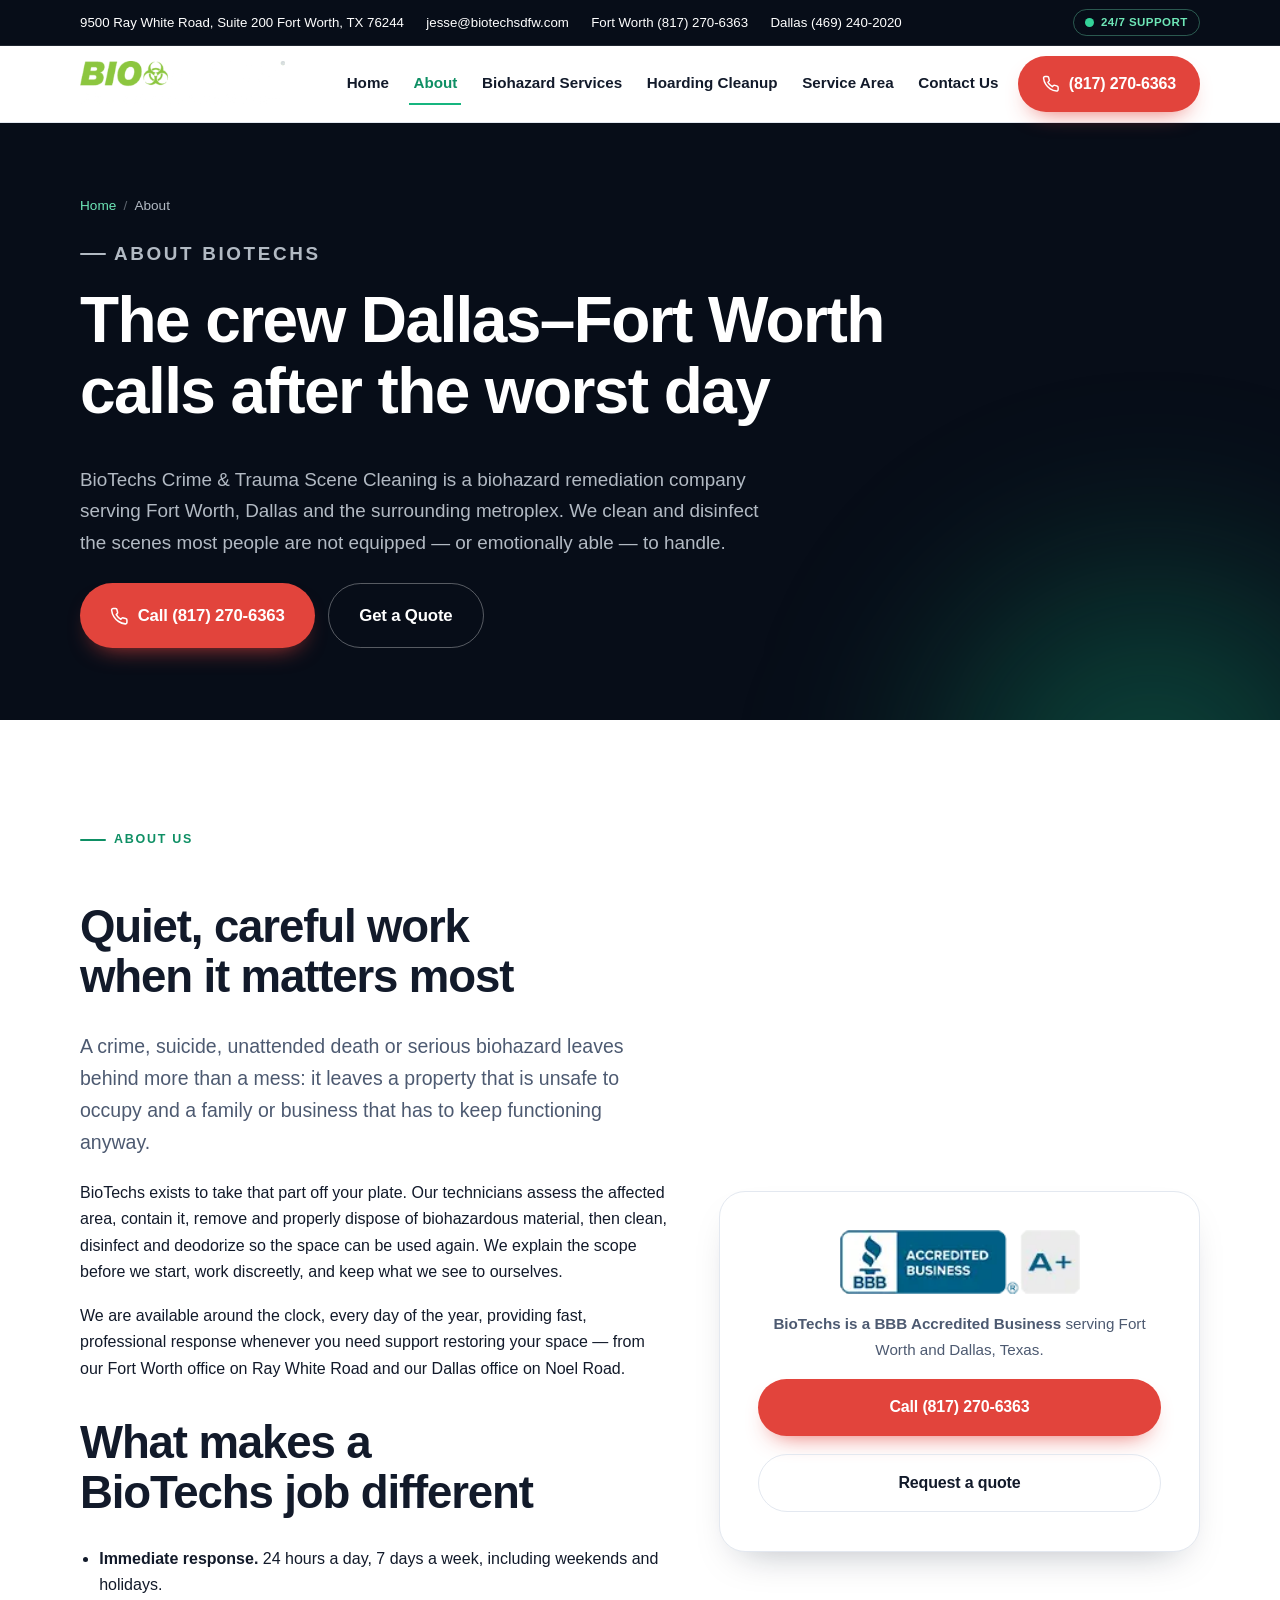
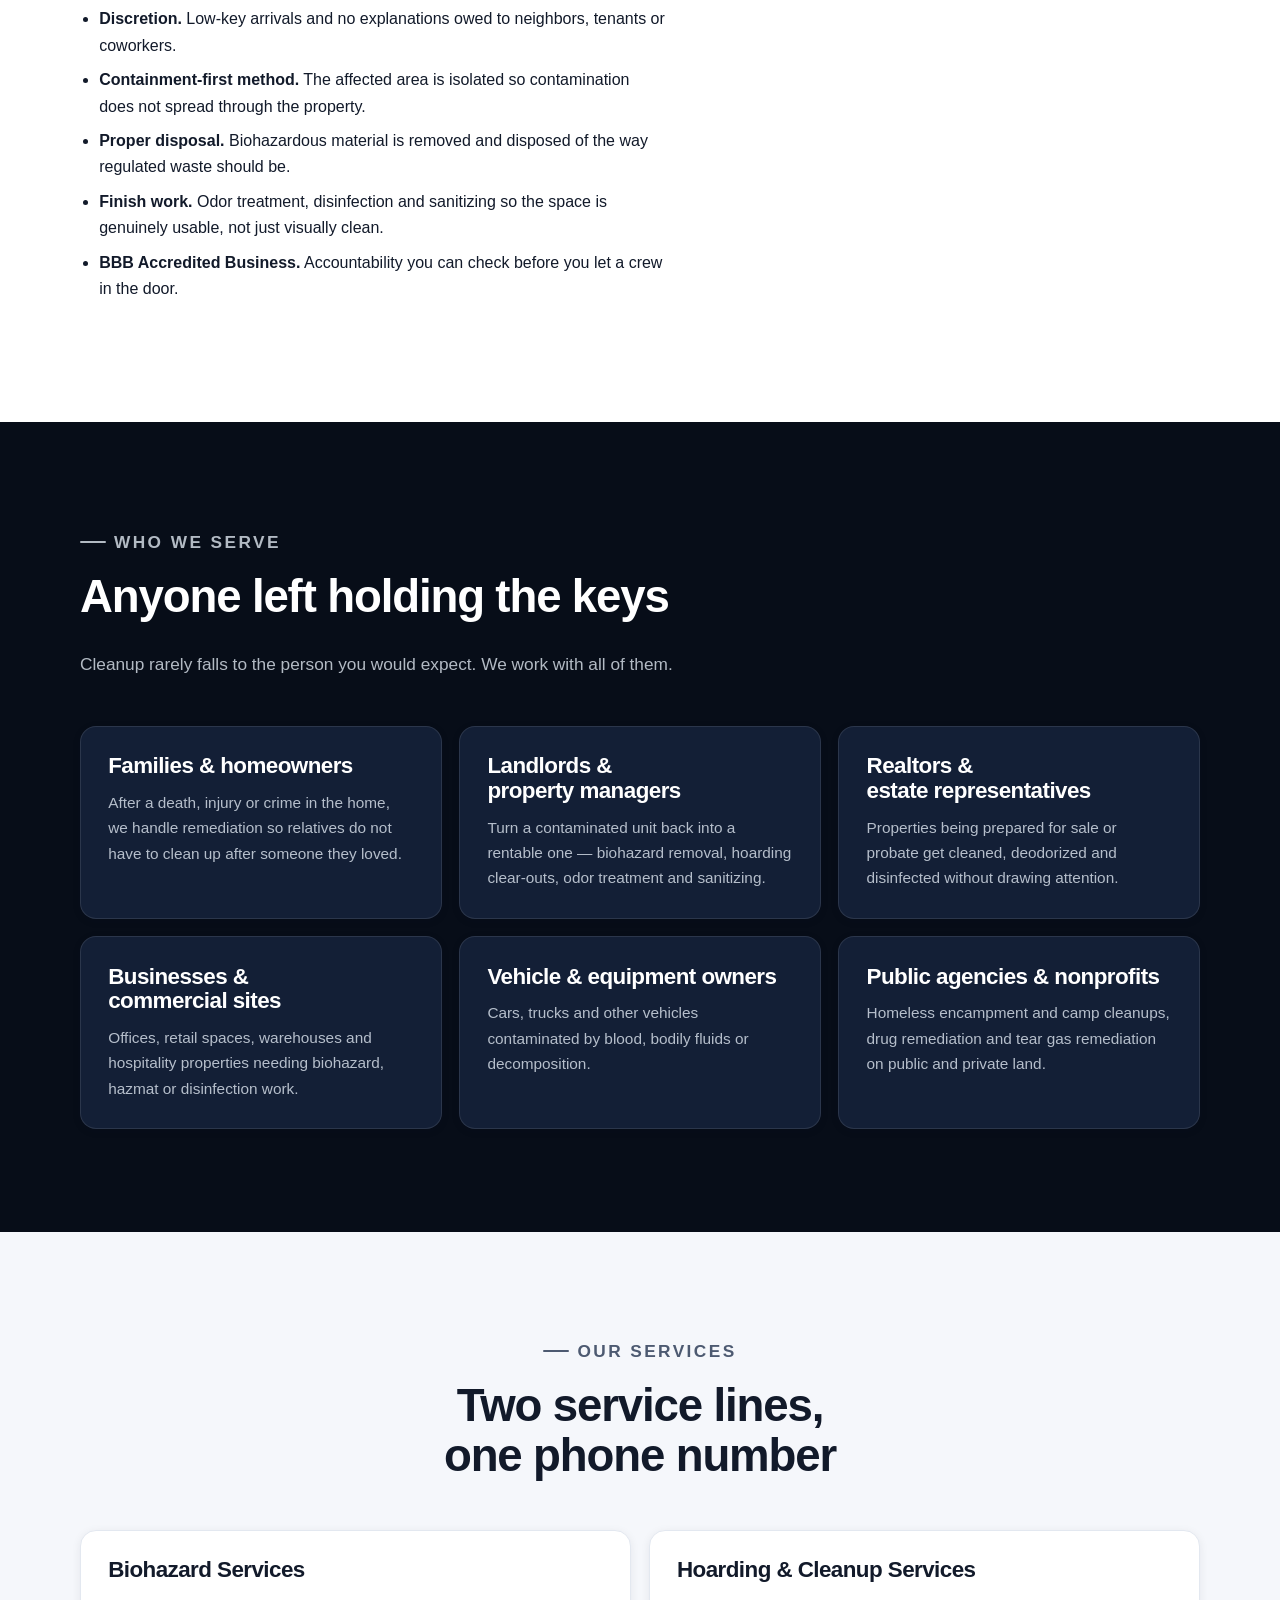
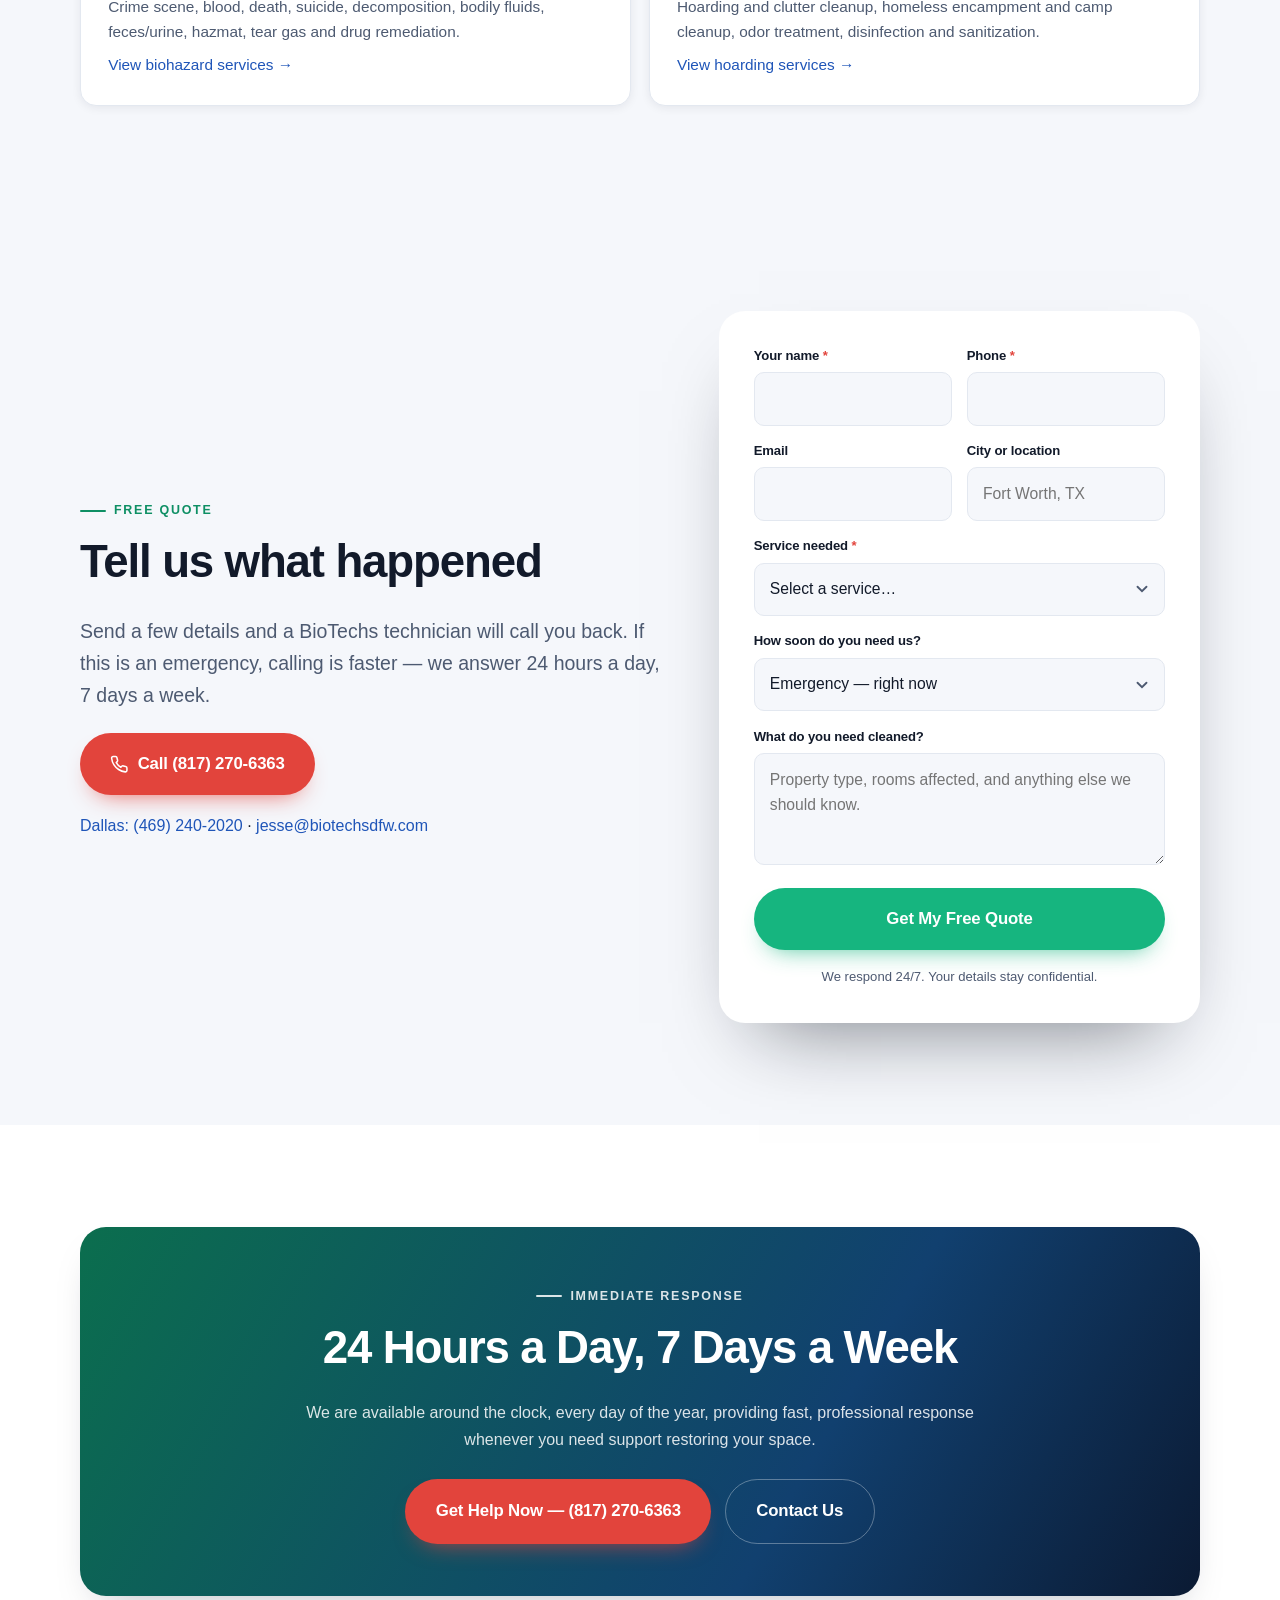
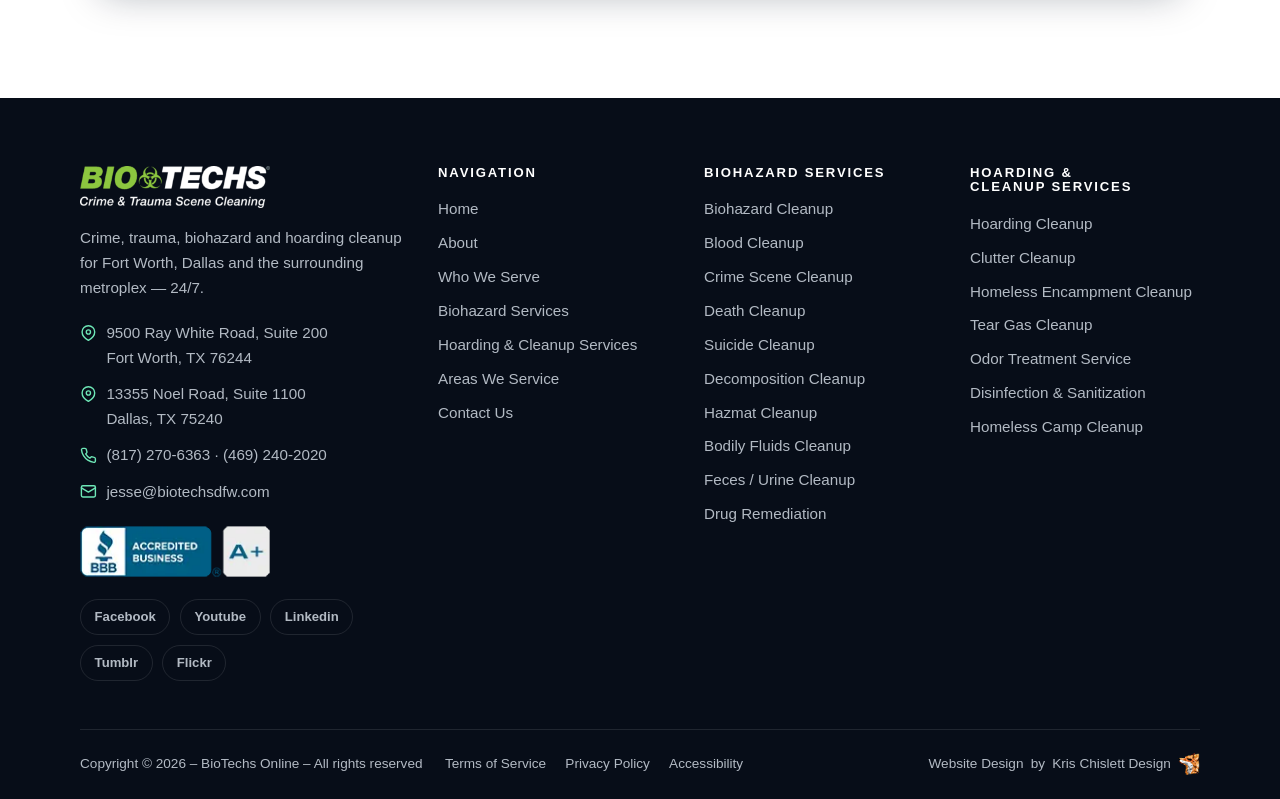
==== about/index.html @ 142b45b3 "feat: website redesign" ====
<!DOCTYPE html>
<html lang="en">
<head>
<meta charset="utf-8">
<meta name="viewport" content="width=device-width, initial-scale=1">
<title>About BioTechs Crime &amp; Trauma Scene Cleaning | Fort Worth, TX</title>
<meta name="description" content="Learn about BioTechs Crime &amp; Trauma Scene Cleaning — a BBB Accredited biohazard and trauma remediation company serving Fort Worth, Dallas and the DFW metroplex 24/7.">
<meta name="robots" content="index, follow">
<meta name="theme-color" content="#070d18">
<link rel="canonical" href="https://biotechsdfw.com/about/">
<meta property="og:type" content="website">
<meta property="og:site_name" content="BioTechs Crime &amp; Trauma Scene Cleaning">
<meta property="og:title" content="About BioTechs Crime &amp; Trauma Scene Cleaning | Fort Worth, TX">
<meta property="og:description" content="Learn about BioTechs Crime &amp; Trauma Scene Cleaning — a BBB Accredited biohazard and trauma remediation company serving Fort Worth, Dallas and the DFW metroplex 24/7.">
<meta property="og:image" content="/images/source/00-biotechs-logo-1024x225-png.webp">
<meta name="twitter:card" content="summary_large_image">
<link rel="icon" href="/favicon.svg" type="image/svg+xml">
<link rel="apple-touch-icon" href="/favicon.svg">
<link rel="stylesheet" href="/assets/css/styles.css">
</head>
<body>
<a class="skip-link" href="#content">Skip to content</a>

<div class="topbar">
  <div class="wrap topbar__inner">
    <span class="topbar__item topbar__hide-sm">
      <a href="https://maps.app.goo.gl/574pvaTT7n1JZKF98" target="_blank" rel="noopener">9500 Ray White Road, Suite 200 Fort Worth, TX 76244</a>
    </span>
    <span class="topbar__item topbar__hide-sm">
      <a href="mailto:jesse@biotechsdfw.com">jesse@biotechsdfw.com</a>
    </span>
    <span class="topbar__item"><a href="tel:+18172706363">Fort Worth (817) 270-6363</a></span>
    <span class="topbar__item topbar__hide-sm"><a href="tel:+14692402020">Dallas (469) 240-2020</a></span>
    <span class="topbar__badge"><span class="pulse-dot" aria-hidden="true"></span> 24/7 Support</span>
  </div>
</div>

<header class="header">
  <div class="wrap header__inner">
    <a class="logo" href="/" aria-label="BioTechs Crime &amp; Trauma Scene Cleaning — home">
      <img src="/images/source/00-biotechs-logo-1024x225-png.webp"
           srcset="/images/source/01-biotechs-logo-300x66-png.webp 300w,
                   /images/source/02-biotechs-logo-768x169-png.webp 768w,
                   /images/source/00-biotechs-logo-1024x225-png.webp 1024w"
           sizes="205px"
           width="1024" height="225"
           alt="BioTechs Logo featuring stylized green and blue elements symbolizing biotechnology innovation and growth.">
    </a>

    <button class="nav-toggle" type="button" aria-expanded="false" aria-controls="primary-nav">
      <span class="nav-toggle__bars" aria-hidden="true"></span> Menu
    </button>

    <nav class="nav" id="primary-nav" aria-label="Primary">
      <ul class="nav__list">
        <li><a class="nav__link" href="/">Home</a></li>
        <li><a class="nav__link" href="/about/" aria-current="page">About</a></li>
        <li><a class="nav__link" href="/biohazard-services/">Biohazard Services</a></li>
        <li><a class="nav__link" href="/hoarding-cleanup-services/">Hoarding Cleanup</a></li>
        <li><a class="nav__link" href="/areas-we-service/">Service Area</a></li>
        <li><a class="nav__link" href="/contact-us/">Contact Us</a></li>
        <li class="nav__cta-mobile"><a class="btn btn--call btn--block" href="tel:+18172706363">Call (817) 270-6363</a></li>
      </ul>
    </nav>

    <a class="btn btn--call header__cta" href="tel:+18172706363">
      <svg viewBox="0 0 24 24" fill="none" stroke="currentColor" stroke-width="2" stroke-linecap="round" stroke-linejoin="round" aria-hidden="true"><path d="M22 16.92v3a2 2 0 0 1-2.18 2 19.79 19.79 0 0 1-8.63-3.07 19.5 19.5 0 0 1-6-6A19.79 19.79 0 0 1 2.12 4.18A2 2 0 0 1 4.11 2h3a2 2 0 0 1 2 1.72 12.84 12.84 0 0 0 .7 2.81 2 2 0 0 1-.45 2.11L8.09 9.91a16 16 0 0 0 6 6l1.27-1.27a2 2 0 0 1 2.11-.45 12.84 12.84 0 0 0 2.81.7A2 2 0 0 1 22 16.92z"/></svg>
      (817) 270-6363
    </a>
  </div>
</header>

<main id="content">

  <!-- =========================================================== page hero -->
  <section class="page-hero">
    <div class="wrap">
      <ul class="breadcrumb">
        <li><a href="/">Home</a></li>
        <li>About</li>
      </ul>
      <p class="eyebrow eyebrow--invert">About BioTechs</p>
      <h1>The crew Dallas&ndash;Fort Worth calls after the worst day</h1>
      <p>BioTechs Crime &amp; Trauma Scene Cleaning is a biohazard remediation company serving Fort Worth, Dallas and the surrounding metroplex. We clean and disinfect the scenes most people are not equipped &mdash; or emotionally able &mdash; to handle.</p>
      <div class="page-hero__actions">
        <a class="btn btn--call btn--lg" href="tel:+18172706363"><svg viewBox="0 0 24 24" fill="none" stroke="currentColor" stroke-width="2" stroke-linecap="round" stroke-linejoin="round" aria-hidden="true"><path d="M22 16.92v3a2 2 0 0 1-2.18 2 19.79 19.79 0 0 1-8.63-3.07 19.5 19.5 0 0 1-6-6A19.79 19.79 0 0 1 2.12 4.18A2 2 0 0 1 4.11 2h3a2 2 0 0 1 2 1.72 12.84 12.84 0 0 0 .7 2.81 2 2 0 0 1-.45 2.11L8.09 9.91a16 16 0 0 0 6 6l1.27-1.27a2 2 0 0 1 2.11-.45 12.84 12.84 0 0 0 2.81.7A2 2 0 0 1 22 16.92z"/></svg> Call (817) 270-6363</a>
        <a class="btn btn--ghost btn--lg" href="#quote">Get a Quote</a>
      </div>
    </div>
  </section>
  <!-- ============================================================== about -->
  <section class="section">
    <div class="wrap split">
      <div class="prose reveal">
        <p class="eyebrow">About us</p>
        <h2>Quiet, careful work when it matters most</h2>
        <p class="lede">
          A crime, suicide, unattended death or serious biohazard leaves behind more
          than a mess: it leaves a property that is unsafe to occupy and a family or
          business that has to keep functioning anyway.
        </p>
        <p>
          BioTechs exists to take that part off your plate. Our technicians assess the
          affected area, contain it, remove and properly dispose of biohazardous
          material, then clean, disinfect and deodorize so the space can be used again.
          We explain the scope before we start, work discreetly, and keep what we see
          to ourselves.
        </p>
        <p>
          We are available around the clock, every day of the year, providing fast,
          professional response whenever you need support restoring your space &mdash; from
          our Fort Worth office on Ray White Road and our Dallas office on Noel Road.
        </p>

        <h2>What makes a BioTechs job different</h2>
        <ul>
          <li><strong>Immediate response.</strong> 24 hours a day, 7 days a week, including weekends and holidays.</li>
          <li><strong>Discretion.</strong> Low-key arrivals and no explanations owed to neighbors, tenants or coworkers.</li>
          <li><strong>Containment-first method.</strong> The affected area is isolated so contamination does not spread through the property.</li>
          <li><strong>Proper disposal.</strong> Biohazardous material is removed and disposed of the way regulated waste should be.</li>
          <li><strong>Finish work.</strong> Odor treatment, disinfection and sanitizing so the space is genuinely usable, not just visually clean.</li>
          <li><strong>BBB Accredited Business.</strong> Accountability you can check before you let a crew in the door.</li>
        </ul>
      </div>

      <div class="badge-panel reveal">
        <img src="/images/source/05-bbb-accredit-business-badge.webp" width="300" height="113" loading="lazy"
             alt="BBB Accredited Business badge with blue and white colors, symbolizing trust and credibility for businesses.">
        <p><strong>BioTechs is a BBB Accredited Business</strong> serving Fort Worth and Dallas, Texas.</p>
        <a class="btn btn--call btn--block" href="tel:+18172706363">Call (817) 270-6363</a>
        <a class="btn btn--ghost-dark btn--block" href="#quote">Request a quote</a>
      </div>
    </div>
  </section>

  <!-- ======================================================== who we serve -->
  <section class="section section--dark" id="who-we-serve" aria-labelledby="serve-title">
    <div class="wrap">
      <div class="section-head reveal">
        <p class="eyebrow eyebrow--invert">Who we serve</p>
        <h2 id="serve-title">Anyone left holding the keys</h2>
        <p>Cleanup rarely falls to the person you would expect. We work with all of them.</p>
      </div>

      <div class="cards cards--3">
        <article class="card card--dark reveal">
          <h3>Families &amp; homeowners</h3>
          <p>After a death, injury or crime in the home, we handle remediation so relatives do not have to clean up after someone they loved.</p>
        </article>
        <article class="card card--dark reveal">
          <h3>Landlords &amp; property managers</h3>
          <p>Turn a contaminated unit back into a rentable one &mdash; biohazard removal, hoarding clear-outs, odor treatment and sanitizing.</p>
        </article>
        <article class="card card--dark reveal">
          <h3>Realtors &amp; estate representatives</h3>
          <p>Properties being prepared for sale or probate get cleaned, deodorized and disinfected without drawing attention.</p>
        </article>
        <article class="card card--dark reveal">
          <h3>Businesses &amp; commercial sites</h3>
          <p>Offices, retail spaces, warehouses and hospitality properties needing biohazard, hazmat or disinfection work.</p>
        </article>
        <article class="card card--dark reveal">
          <h3>Vehicle &amp; equipment owners</h3>
          <p>Cars, trucks and other vehicles contaminated by blood, bodily fluids or decomposition.</p>
        </article>
        <article class="card card--dark reveal">
          <h3>Public agencies &amp; nonprofits</h3>
          <p>Homeless encampment and camp cleanups, drug remediation and tear gas remediation on public and private land.</p>
        </article>
      </div>
    </div>
  </section>

  <!-- ============================================================ services -->
  <section class="section section--paper" aria-labelledby="svc-title">
    <div class="wrap">
      <div class="section-head is-centered reveal">
        <p class="eyebrow">Our services</p>
        <h2 id="svc-title">Two service lines, one phone number</h2>
      </div>
      <div class="cards">
        <article class="card reveal">
          <h3>Biohazard Services</h3>
          <p>Crime scene, blood, death, suicide, decomposition, bodily fluids, feces/urine, hazmat, tear gas and drug remediation.</p>
          <p><a href="/biohazard-services/">View biohazard services &rarr;</a></p>
        </article>
        <article class="card reveal">
          <h3>Hoarding &amp; Cleanup Services</h3>
          <p>Hoarding and clutter cleanup, homeless encampment and camp cleanup, odor treatment, disinfection and sanitization.</p>
          <p><a href="/hoarding-cleanup-services/">View hoarding services &rarr;</a></p>
        </article>
      </div>
    </div>
  </section>

  <!-- ============================================================== quote -->
  <section class="section section--paper" id="quote" aria-labelledby="quote-title">
    <div class="wrap split">
      <div class="reveal">
        <p class="eyebrow">Free quote</p>
        <h2 id="quote-title">Tell us what happened</h2>
        <p class="lede">
          Send a few details and a BioTechs technician will call you back. If this is
          an emergency, calling is faster &mdash; we answer 24 hours a day, 7 days a week.
        </p>
        <p>
          <a class="btn btn--call btn--lg" href="tel:+18172706363"><svg viewBox="0 0 24 24" fill="none" stroke="currentColor" stroke-width="2" stroke-linecap="round" stroke-linejoin="round" aria-hidden="true"><path d="M22 16.92v3a2 2 0 0 1-2.18 2 19.79 19.79 0 0 1-8.63-3.07 19.5 19.5 0 0 1-6-6A19.79 19.79 0 0 1 2.12 4.18A2 2 0 0 1 4.11 2h3a2 2 0 0 1 2 1.72 12.84 12.84 0 0 0 .7 2.81 2 2 0 0 1-.45 2.11L8.09 9.91a16 16 0 0 0 6 6l1.27-1.27a2 2 0 0 1 2.11-.45 12.84 12.84 0 0 0 2.81.7A2 2 0 0 1 22 16.92z"/></svg> Call (817) 270-6363</a>
        </p>
        <p><a href="tel:+14692402020">Dallas: (469) 240-2020</a> &middot; <a href="mailto:jesse@biotechsdfw.com">jesse@biotechsdfw.com</a></p>
      </div>

      <div class="quote-card reveal">
        <p class="form-status" id="quote-status" hidden></p>

        <form method="POST"
              action="https://vision.leadrai.com/api/forms/27e10beb5635736ba86fe5668b1bdff4"
              data-leadr
              data-status="quote-status"
              class="form-grid form-grid--2">
          <input type="hidden" name="_form" value="Quote request">
          <input type="hidden" name="_page" value="">
          <input type="text" name="_gotcha" tabindex="-1" autocomplete="off" style="display:none">

          <div class="field">
            <label for="ab-name">Your name <span class="req" aria-hidden="true">*</span></label>
            <input id="ab-name" type="text" name="name" autocomplete="name" required>
          </div>

          <div class="field">
            <label for="ab-phone">Phone <span class="req" aria-hidden="true">*</span></label>
            <input id="ab-phone" type="tel" name="phone" autocomplete="tel" required>
          </div>

          <div class="field">
            <label for="ab-email">Email</label>
            <input id="ab-email" type="email" name="email" autocomplete="email">
          </div>

          <div class="field">
            <label for="ab-city">City or location</label>
            <input id="ab-city" type="text" name="Location" placeholder="Fort Worth, TX">
          </div>

          <div class="field field--full">
            <label for="ab-service">Service needed <span class="req" aria-hidden="true">*</span></label>
            <select id="ab-service" name="Service needed" required>
              <option value="">Select a service&hellip;</option>
              <option>Crime Scene Cleanup</option>
              <option>Blood Cleanup</option>
              <option>Death Cleanup</option>
              <option>Suicide Cleanup</option>
              <option>Decomposition Cleanup</option>
              <option>Biohazard Cleanup</option>
              <option>Bodily Fluids Cleanup</option>
              <option>Feces / Urine Cleanup</option>
              <option>Hazmat Cleanup</option>
              <option>Drug Remediation</option>
              <option>Tear Gas Cleanup</option>
              <option>Hoarding Cleanup</option>
              <option>Clutter Cleanup</option>
              <option>Homeless Encampment Cleanup</option>
              <option>Odor Treatment Service</option>
              <option>Disinfection &amp; Sanitization</option>
              <option>Something else</option>
            </select>
          </div>

          <div class="field field--full">
            <label for="ab-urgency">How soon do you need us?</label>
            <select id="ab-urgency" name="Urgency">
              <option>Emergency &mdash; right now</option>
              <option>Today</option>
              <option>Within 48 hours</option>
              <option>Planning ahead</option>
            </select>
          </div>

          <div class="field field--full">
            <label for="ab-details">What do you need cleaned?</label>
            <textarea id="ab-details" name="Details" placeholder="Property type, rooms affected, and anything else we should know."></textarea>
          </div>

          <div class="field field--full">
            <button class="btn btn--block btn--lg" type="submit">Get My Free Quote</button>
          </div>
        </form>
        <p class="quote-card__note">We respond 24/7. Your details stay confidential.</p>
      </div>
    </div>
  </section>
  <!-- ============================================================ cta band -->
  <section class="section">
    <div class="wrap">
      <div class="cta-band reveal">
        <p class="eyebrow eyebrow--invert" style="justify-content:center">Immediate response</p>
        <h2>24 Hours a Day, 7 Days a Week</h2>
        <p>
          We are available around the clock, every day of the year, providing fast,
          professional response whenever you need support restoring your space.
        </p>
        <div class="cta-band__actions">
          <a class="btn btn--call btn--lg" href="tel:+18172706363">Get Help Now &mdash; (817) 270-6363</a>
          <a class="btn btn--ghost btn--lg" href="/contact-us/">Contact Us</a>
        </div>
      </div>
    </div>
  </section>

</main>

<footer class="footer">
  <div class="wrap">
    <div class="footer__grid">
      <div class="footer__brand">
        <img src="/images/source/00-biotechs-logo-1024x225-png.webp"
             srcset="/images/source/01-biotechs-logo-300x66-png.webp 300w,
                     /images/source/02-biotechs-logo-768x169-png.webp 768w,
                     /images/source/00-biotechs-logo-1024x225-png.webp 1024w"
             sizes="190px" width="1024" height="225" loading="lazy"
             alt="BioTechs Logo featuring stylized green and blue elements symbolizing biotechnology innovation and growth.">
        <p>Crime, trauma, biohazard and hoarding cleanup for Fort Worth, Dallas and the surrounding metroplex — 24/7.</p>

        <ul class="footer__contact">
          <li>
            <svg viewBox="0 0 24 24" fill="none" stroke="currentColor" stroke-width="2" stroke-linecap="round" stroke-linejoin="round" aria-hidden="true"><path d="M21 10c0 7-9 12-9 12s-9-5-9-12a9 9 0 0 1 18 0z"/><circle cx="12" cy="10" r="3"/></svg>
            <a href="https://maps.app.goo.gl/574pvaTT7n1JZKF98" target="_blank" rel="noopener">9500 Ray White Road, Suite 200<br>Fort Worth, TX 76244</a>
          </li>
          <li>
            <svg viewBox="0 0 24 24" fill="none" stroke="currentColor" stroke-width="2" stroke-linecap="round" stroke-linejoin="round" aria-hidden="true"><path d="M21 10c0 7-9 12-9 12s-9-5-9-12a9 9 0 0 1 18 0z"/><circle cx="12" cy="10" r="3"/></svg>
            <a href="https://maps.app.goo.gl/K51b7zrCyugf8hHr6" target="_blank" rel="noopener">13355 Noel Road, Suite 1100<br>Dallas, TX 75240</a>
          </li>
          <li>
            <svg viewBox="0 0 24 24" fill="none" stroke="currentColor" stroke-width="2" stroke-linecap="round" stroke-linejoin="round" aria-hidden="true"><path d="M22 16.92v3a2 2 0 0 1-2.18 2 19.79 19.79 0 0 1-8.63-3.07 19.5 19.5 0 0 1-6-6A19.79 19.79 0 0 1 2.12 4.18A2 2 0 0 1 4.11 2h3a2 2 0 0 1 2 1.72 12.84 12.84 0 0 0 .7 2.81 2 2 0 0 1-.45 2.11L8.09 9.91a16 16 0 0 0 6 6l1.27-1.27a2 2 0 0 1 2.11-.45 12.84 12.84 0 0 0 2.81.7A2 2 0 0 1 22 16.92z"/></svg>
            <span><a href="tel:+18172706363">(817) 270-6363</a> · <a href="tel:+14692402020">(469) 240-2020</a></span>
          </li>
          <li>
            <svg viewBox="0 0 24 24" fill="none" stroke="currentColor" stroke-width="2" stroke-linecap="round" stroke-linejoin="round" aria-hidden="true"><rect x="2" y="4" width="20" height="16" rx="2"/><path d="m2 7 10 6 10-6"/></svg>
            <a href="mailto:jesse@biotechsdfw.com">jesse@biotechsdfw.com</a>
          </li>
        </ul>

        <img class="footer__bbb" src="/images/source/05-bbb-accredit-business-badge.webp"
             width="300" height="113" loading="lazy"
             alt="BBB Accredited Business badge with blue and white colors, symbolizing trust and credibility for businesses.">

        <ul class="social">
          <li><a href="https://www.facebook.com/biotechsdfw" target="_blank" rel="noopener">Facebook</a></li>
          <li><a href="https://www.youtube.com/channel/UCbZPOLAiQCIJ4dVJfCCXYgQ" target="_blank" rel="noopener">Youtube</a></li>
          <li><a href="https://www.linkedin.com/company/biotechsdfwcrime/" target="_blank" rel="noopener">Linkedin</a></li>
          <li><a href="https://www.tumblr.com/crime-scene-cleanup-dallas" target="_blank" rel="noopener">Tumblr</a></li>
          <li><a href="https://www.flickr.com/people/190534095@N06/" target="_blank" rel="noopener">Flickr</a></li>
        </ul>
      </div>

      <div>
        <h2>Navigation</h2>
        <ul class="footer__list">
          <li><a href="/">Home</a></li>
          <li><a href="/about/">About</a></li>
          <li><a href="/about/#who-we-serve">Who We Serve</a></li>
          <li><a href="/biohazard-services/">Biohazard Services</a></li>
          <li><a href="/hoarding-cleanup-services/">Hoarding &amp; Cleanup Services</a></li>
          <li><a href="/areas-we-service/">Areas We Service</a></li>
          <li><a href="/contact-us/">Contact Us</a></li>
        </ul>
      </div>

      <div>
        <h3>Biohazard Services</h3>
        <ul class="footer__list">
          <li><a href="/biohazard-services/#biohazard-cleanup">Biohazard Cleanup</a></li>
          <li><a href="/biohazard-services/#blood-cleanup">Blood Cleanup</a></li>
          <li><a href="/biohazard-services/#crime-scene-cleanup">Crime Scene Cleanup</a></li>
          <li><a href="/biohazard-services/#death-cleanup">Death Cleanup</a></li>
          <li><a href="/biohazard-services/#suicide-cleanup">Suicide Cleanup</a></li>
          <li><a href="/biohazard-services/#decomposition-cleanup">Decomposition Cleanup</a></li>
          <li><a href="/biohazard-services/#hazmat-cleanup">Hazmat Cleanup</a></li>
          <li><a href="/biohazard-services/#bodily-fluids-cleanup">Bodily Fluids Cleanup</a></li>
          <li><a href="/biohazard-services/#feces-urine-cleanup">Feces / Urine Cleanup</a></li>
          <li><a href="/biohazard-services/#drug-remediation">Drug Remediation</a></li>
        </ul>
      </div>

      <div>
        <h3>Hoarding &amp; Cleanup Services</h3>
        <ul class="footer__list">
          <li><a href="/hoarding-cleanup-services/#hoarding-cleanup">Hoarding Cleanup</a></li>
          <li><a href="/hoarding-cleanup-services/#clutter-cleanup">Clutter Cleanup</a></li>
          <li><a href="/hoarding-cleanup-services/#homeless-encampment-cleanup">Homeless Encampment Cleanup</a></li>
          <li><a href="/hoarding-cleanup-services/#tear-gas-cleanup">Tear Gas Cleanup</a></li>
          <li><a href="/hoarding-cleanup-services/#odor-treatment-service">Odor Treatment Service</a></li>
          <li><a href="/hoarding-cleanup-services/#disinfection-sanitization">Disinfection &amp; Sanitization</a></li>
          <li><a href="/hoarding-cleanup-services/#homeless-camp-cleanup">Homeless Camp Cleanup</a></li>
        </ul>
      </div>
    </div>

    <div class="footer__bottom">
      <span>Copyright © <span id="year">2026</span> – BioTechs Online – All rights reserved</span>
      <ul class="footer__legal">
        <li><a href="/terms-of-service/">Terms of Service</a></li>
        <li><a href="/privacy-policy/">Privacy Policy</a></li>
        <li><a href="/accessibility-statement/">Accessibility</a></li>
      </ul>
      <span class="footer__credit">
        <a href="https://www.krischislett.com/" target="_blank" rel="noopener">Website Design</a> by
        <a href="https://www.krischislett.com/" target="_blank" rel="noopener">Kris Chislett Design</a>
        <img src="/images/source/06-fox-color.png" width="22" height="22" loading="lazy" alt="Kris Chislett Design logo">
      </span>
    </div>
  </div>
</footer>

<div class="callbar">
  <a class="btn btn--call" href="tel:+18172706363">Call 24/7</a>
  <a class="btn" href="#quote">Get a Quote</a>
</div>

<script src="/assets/js/main.js" defer></script>
</body>
</html>
---- assets/css/styles.css ----
/* ==========================================================================
   BioTechs Crime & Trauma Scene Cleaning — design system
   Vanilla CSS, mobile-first, no external dependencies.
   ========================================================================== */

:root {
  --ink: #070d18;
  --ink-2: #0d1526;
  --ink-3: #131f36;
  --line: rgba(255, 255, 255, 0.1);
  --line-solid: #e3e8f0;

  --paper: #ffffff;
  --paper-2: #f5f7fb;
  --paper-3: #eef2f8;

  --text: #121a2a;
  --text-soft: #4d5a71;
  --text-invert: #ffffff;
  --text-invert-soft: rgba(233, 240, 250, 0.76);

  --green: #16b57f;
  --green-dark: #0e8f64;
  --green-soft: rgba(22, 181, 127, 0.12);
  --blue: #2f73e8;
  --blue-dark: #1f55b8;
  --urgent: #e2443c;

  --radius-s: 10px;
  --radius: 16px;
  --radius-l: 26px;

  --shadow-s: 0 2px 10px rgba(10, 20, 40, 0.07);
  --shadow: 0 18px 40px -22px rgba(10, 20, 40, 0.35);
  --shadow-l: 0 40px 80px -40px rgba(7, 13, 24, 0.55);

  --wrap: 1200px;
  --gutter: clamp(1.15rem, 4vw, 2.5rem);

  --sans: "Inter", -apple-system, BlinkMacSystemFont, "Segoe UI", Roboto,
    "Helvetica Neue", Arial, sans-serif;

  --header-h: 68px;
}

/* --------------------------------------------------------------------- base */

*,
*::before,
*::after { box-sizing: border-box; }

html {
  -webkit-text-size-adjust: 100%;
  scroll-behavior: smooth;
  scroll-padding-top: calc(var(--header-h) + 16px);
}

body {
  margin: 0;
  font-family: var(--sans);
  font-size: 1rem;
  line-height: 1.65;
  color: var(--text);
  background: var(--paper);
  -webkit-font-smoothing: antialiased;
  overflow-x: hidden;
}

img, svg, picture { max-width: 100%; display: block; height: auto; }

a { color: var(--blue-dark); text-decoration: none; }
a:hover { text-decoration: underline; }

h1, h2, h3, h4 {
  margin: 0 0 .6em;
  line-height: 1.1;
  letter-spacing: -0.025em;
  font-weight: 800;
  text-wrap: balance;
}

h1 { font-size: clamp(2.2rem, 6.2vw, 4rem); }
h2 { font-size: clamp(1.75rem, 4.2vw, 2.85rem); }
h3 { font-size: clamp(1.15rem, 2.1vw, 1.4rem); }

p { margin: 0 0 1.1em; }
p:last-child { margin-bottom: 0; }

ul, ol { margin: 0 0 1.1em; padding-left: 1.2em; }

:focus-visible {
  outline: 3px solid var(--green);
  outline-offset: 3px;
  border-radius: 4px;
}

.skip-link {
  position: absolute;
  left: 50%;
  top: 0;
  transform: translate(-50%, -140%);
  z-index: 300;
  background: var(--ink);
  color: #fff;
  padding: .75rem 1.25rem;
  border-radius: 0 0 var(--radius-s) var(--radius-s);
  font-weight: 700;
  transition: transform .2s ease;
}
.skip-link:focus { transform: translate(-50%, 0); text-decoration: none; }

.wrap {
  width: 100%;
  max-width: var(--wrap);
  margin-inline: auto;
  padding-inline: var(--gutter);
}

.visually-hidden {
  position: absolute !important;
  width: 1px; height: 1px;
  margin: -1px; padding: 0;
  overflow: hidden;
  clip: rect(0 0 0 0);
  white-space: nowrap;
  border: 0;
}

/* --------------------------------------------------------------- components */

.btn {
  --btn-bg: var(--green);
  --btn-fg: #fff;
  display: inline-flex;
  align-items: center;
  justify-content: center;
  gap: .55rem;
  padding: .95rem 1.5rem;
  border: 0;
  border-radius: 999px;
  background: var(--btn-bg);
  color: var(--btn-fg);
  font: inherit;
  font-weight: 700;
  font-size: 1rem;
  letter-spacing: -0.01em;
  text-align: center;
  cursor: pointer;
  transition: transform .18s ease, box-shadow .18s ease, background-color .18s ease;
  box-shadow: 0 12px 24px -14px rgba(22, 181, 127, .85);
}
.btn:hover {
  text-decoration: none;
  transform: translateY(-2px);
  background: var(--green-dark);
}
.btn:active { transform: translateY(0); }

.btn--call {
  --btn-bg: var(--urgent);
  box-shadow: 0 12px 24px -14px rgba(226, 68, 60, .9);
}
.btn--call:hover { background: #c6322b; }

.btn--ghost {
  --btn-bg: transparent;
  --btn-fg: var(--text-invert);
  border: 1.5px solid rgba(255, 255, 255, .32);
  box-shadow: none;
}
.btn--ghost:hover { background: rgba(255, 255, 255, .1); }

.btn--ghost-dark {
  --btn-bg: transparent;
  --btn-fg: var(--text);
  border: 1.5px solid var(--line-solid);
  box-shadow: none;
}
.btn--ghost-dark:hover { background: var(--paper-2); }

.btn--block { width: 100%; }
.btn--lg { padding: 1.1rem 1.9rem; font-size: 1.05rem; }

.btn svg { width: 1.1em; height: 1.1em; flex: none; }

.eyebrow {
  display: inline-flex;
  align-items: center;
  gap: .5rem;
  margin: 0 0 1rem;
  font-size: .78rem;
  font-weight: 800;
  letter-spacing: .14em;
  text-transform: uppercase;
  color: var(--green-dark);
}
.eyebrow--invert { color: #6ee7b7; }
.eyebrow::before {
  content: "";
  width: 26px;
  height: 2px;
  background: currentColor;
  border-radius: 2px;
}

.pulse-dot {
  width: 9px; height: 9px;
  border-radius: 50%;
  background: #34d399;
  box-shadow: 0 0 0 0 rgba(52, 211, 153, .8);
  animation: pulse 2.2s infinite;
  flex: none;
}
@keyframes pulse {
  70% { box-shadow: 0 0 0 11px rgba(52, 211, 153, 0); }
  100% { box-shadow: 0 0 0 0 rgba(52, 211, 153, 0); }
}

.section { padding: clamp(3.5rem, 8vw, 6.5rem) 0; }
.section--tight { padding: clamp(2.5rem, 5vw, 4rem) 0; }
.section--paper { background: var(--paper-2); }
.section--dark {
  background: var(--ink);
  color: var(--text-invert);
}
.section--dark p { color: var(--text-invert-soft); }

.section-head { max-width: 46rem; margin-bottom: clamp(2rem, 4vw, 3rem); }
.section-head.is-centered { margin-inline: auto; text-align: center; }
.section-head p { font-size: 1.08rem; color: var(--text-soft); }
.section--dark .section-head p { color: var(--text-invert-soft); }

.lede { font-size: clamp(1.05rem, 2vw, 1.22rem); color: var(--text-soft); }

/* ------------------------------------------------------------- utility bar */

.topbar {
  background: var(--ink);
  color: var(--text-invert-soft);
  font-size: .83rem;
  border-bottom: 1px solid var(--line);
}
.topbar__inner {
  display: flex;
  flex-wrap: wrap;
  align-items: center;
  gap: .4rem 1.4rem;
  padding-block: .55rem;
}
.topbar a { color: #fff; text-decoration: none; }
.topbar a:hover { color: #6ee7b7; text-decoration: none; }
.topbar__item { display: inline-flex; align-items: center; gap: .4rem; }
.topbar__badge {
  display: inline-flex;
  align-items: center;
  gap: .45rem;
  margin-left: auto;
  padding: .2rem .7rem;
  border: 1px solid rgba(110, 231, 183, .35);
  border-radius: 999px;
  color: #6ee7b7;
  font-weight: 700;
  letter-spacing: .04em;
  text-transform: uppercase;
  font-size: .72rem;
}
.topbar__hide-sm { display: none; }
@media (min-width: 860px) {
  .topbar__hide-sm { display: inline-flex; }
}

/* ----------------------------------------------------------------- header */

.header {
  position: sticky;
  top: 0;
  z-index: 100;
  background: rgba(255, 255, 255, .92);
  backdrop-filter: blur(14px);
  border-bottom: 1px solid var(--line-solid);
}
.header.is-stuck { box-shadow: var(--shadow-s); }
.header__inner {
  display: flex;
  align-items: center;
  gap: 1rem;
  min-height: var(--header-h);
  padding-block: .6rem;
}
.logo { display: block; flex: none; }
.logo:hover { text-decoration: none; }
.logo img { width: clamp(150px, 20vw, 205px); }

.nav { margin-left: auto; }
.nav__list {
  display: flex;
  align-items: center;
  gap: clamp(.4rem, 1.3vw, 1.35rem);
  list-style: none;
  margin: 0;
  padding: 0;
}
.nav__link {
  display: block;
  padding: .5rem .25rem;
  color: var(--text);
  font-weight: 650;
  font-size: .95rem;
  border-bottom: 2px solid transparent;
}
.nav__link:hover { color: var(--green-dark); text-decoration: none; }
.nav__link[aria-current="page"] {
  color: var(--green-dark);
  border-bottom-color: var(--green);
}
.header__cta { display: none; flex: none; }
.nav-toggle {
  margin-left: auto;
  display: inline-flex;
  align-items: center;
  gap: .5rem;
  padding: .6rem .85rem;
  background: var(--ink);
  color: #fff;
  border: 0;
  border-radius: 999px;
  font: inherit;
  font-weight: 700;
  font-size: .85rem;
  cursor: pointer;
}
.nav-toggle__bars {
  position: relative;
  width: 16px; height: 2px;
  background: #fff;
  border-radius: 2px;
}
.nav-toggle__bars::before,
.nav-toggle__bars::after {
  content: "";
  position: absolute;
  left: 0;
  width: 16px; height: 2px;
  background: #fff;
  border-radius: 2px;
  transition: transform .2s ease;
}
.nav-toggle__bars::before { top: -5px; }
.nav-toggle__bars::after { top: 5px; }

@media (max-width: 959px) {
  .nav {
    position: fixed;
    inset: 0 0 auto;
    top: calc(var(--header-h) + 1px);
    margin: 0;
    background: var(--paper);
    border-bottom: 1px solid var(--line-solid);
    box-shadow: var(--shadow);
    max-height: 0;
    overflow: hidden;
    transition: max-height .3s ease;
  }
  .nav.is-open { max-height: 80vh; overflow-y: auto; }
  .nav__list {
    flex-direction: column;
    align-items: stretch;
    gap: 0;
    padding: .5rem var(--gutter) 1.5rem;
  }
  .nav__list li { border-bottom: 1px solid var(--paper-3); }
  .nav__link { padding: .95rem .25rem; font-size: 1.05rem; }
  .nav__cta-mobile { padding-top: 1rem; }
}
@media (min-width: 960px) {
  .nav-toggle { display: none; }
  .header__cta { display: inline-flex; }
  .nav__cta-mobile { display: none; }
}

/* ------------------------------------------------------------------- hero */

.hero {
  position: relative;
  isolation: isolate;
  background: var(--ink);
  color: var(--text-invert);
  padding: clamp(2.5rem, 6vw, 4.75rem) 0 clamp(3rem, 7vw, 5rem);
  overflow: hidden;
}
.hero::before,
.hero::after {
  content: "";
  position: absolute;
  z-index: -1;
  border-radius: 50%;
  filter: blur(80px);
  opacity: .5;
}
.hero::before {
  width: 42rem; height: 42rem;
  top: -16rem; right: -12rem;
  background: radial-gradient(circle, rgba(22, 181, 127, .55), transparent 68%);
}
.hero::after {
  width: 38rem; height: 38rem;
  bottom: -20rem; left: -14rem;
  background: radial-gradient(circle, rgba(47, 115, 232, .5), transparent 68%);
}
.hero__grid {
  display: grid;
  gap: clamp(2rem, 5vw, 3.5rem);
  align-items: start;
}
@media (min-width: 1000px) {
  .hero__grid { grid-template-columns: 1.05fr .95fr; gap: 3.5rem; }
}
.hero h1 { margin-bottom: 1rem; }
.hero h1 .accent {
  background: linear-gradient(100deg, #34d399, #4da3ff);
  -webkit-background-clip: text;
  background-clip: text;
  color: transparent;
}
.hero__copy > p {
  font-size: clamp(1.05rem, 2.1vw, 1.22rem);
  color: var(--text-invert-soft);
  max-width: 34rem;
}
.hero__actions {
  display: flex;
  flex-wrap: wrap;
  gap: .85rem;
  margin: 1.75rem 0 1.5rem;
}
.hero__phones {
  display: flex;
  flex-wrap: wrap;
  gap: .6rem 1.75rem;
  padding: 1.15rem 0 0;
  border-top: 1px solid var(--line);
}
.hero__phone { display: block; color: #fff; }
.hero__phone:hover { text-decoration: none; }
.hero__phone span {
  display: block;
  font-size: .72rem;
  font-weight: 800;
  letter-spacing: .12em;
  text-transform: uppercase;
  color: var(--text-invert-soft);
}
.hero__phone strong {
  font-size: 1.3rem;
  letter-spacing: -0.02em;
}
.hero__phone:hover strong { color: #6ee7b7; }

.hero__points {
  list-style: none;
  margin: 1.6rem 0 0;
  padding: 0;
  display: grid;
  gap: .65rem;
}
@media (min-width: 560px) {
  .hero__points { grid-template-columns: 1fr 1fr; }
}
.hero__points li {
  position: relative;
  padding-left: 1.85rem;
  font-size: .95rem;
  color: var(--text-invert-soft);
}
.hero__points li::before {
  content: "";
  position: absolute;
  left: 0; top: .4em;
  width: 1.15rem; height: 1.15rem;
  border-radius: 50%;
  background: var(--green-soft) url("data:image/svg+xml,%3Csvg xmlns='http://www.w3.org/2000/svg' viewBox='0 0 24 24' fill='none' stroke='%2334d399' stroke-width='3.4' stroke-linecap='round' stroke-linejoin='round'%3E%3Cpolyline points='20 6 9 17 4 12'/%3E%3C/svg%3E") center / .8rem no-repeat;
  border: 1px solid rgba(52, 211, 153, .35);
}

/* -------------------------------------------------------------- form card */

.quote-card {
  position: relative;
  background: var(--paper);
  color: var(--text);
  border-radius: var(--radius-l);
  padding: clamp(1.4rem, 3.5vw, 2.1rem);
  box-shadow: var(--shadow-l);
  border: 1px solid rgba(255, 255, 255, .5);
}
.quote-card__head { margin-bottom: 1.25rem; }
.quote-card__head h2 {
  font-size: clamp(1.4rem, 3vw, 1.75rem);
  margin-bottom: .35rem;
}
.quote-card__head p {
  margin: 0;
  font-size: .95rem;
  color: var(--text-soft);
}
.quote-card__note {
  margin-top: 1rem;
  font-size: .82rem;
  color: var(--text-soft);
  text-align: center;
}

.form-grid {
  display: grid;
  gap: .9rem;
}
@media (min-width: 540px) {
  .form-grid--2 { grid-template-columns: 1fr 1fr; }
  .form-grid--2 .field--full { grid-column: 1 / -1; }
}

.field label,
.field .field__label {
  display: block;
  margin-bottom: .35rem;
  font-size: .82rem;
  font-weight: 700;
  color: var(--text);
  letter-spacing: -0.01em;
}
.field .req { color: var(--urgent); }

.field input,
.field select,
.field textarea {
  width: 100%;
  padding: .8rem .95rem;
  font: inherit;
  font-size: .98rem;
  color: var(--text);
  background: var(--paper-2);
  border: 1.5px solid var(--line-solid);
  border-radius: var(--radius-s);
  transition: border-color .15s ease, background-color .15s ease;
}
.field textarea { min-height: 7rem; resize: vertical; }
.field select {
  appearance: none;
  background-image: url("data:image/svg+xml,%3Csvg xmlns='http://www.w3.org/2000/svg' viewBox='0 0 24 24' fill='none' stroke='%234d5a71' stroke-width='2.5' stroke-linecap='round'%3E%3Cpolyline points='6 9 12 15 18 9'/%3E%3C/svg%3E");
  background-repeat: no-repeat;
  background-position: right .85rem center;
  background-size: 1.1rem;
  padding-right: 2.6rem;
}
.field input:focus,
.field select:focus,
.field textarea:focus {
  background: #fff;
  border-color: var(--green);
  outline: none;
  box-shadow: 0 0 0 3px var(--green-soft);
}

.form-status {
  margin: 0 0 1rem;
  padding: .9rem 1.1rem;
  border-radius: var(--radius-s);
  font-size: .95rem;
  font-weight: 600;
  background: var(--green-soft);
  border: 1px solid rgba(22, 181, 127, .35);
  color: #0b6e4e;
}
.form-status[hidden] { display: none; }
.form-status--error {
  background: rgba(226, 68, 60, .1);
  border-color: rgba(226, 68, 60, .35);
  color: #a52a23;
}

/* ----------------------------------------------------------- strip / trust */

.strip {
  background: var(--ink-2);
  color: var(--text-invert);
  border-top: 1px solid var(--line);
  border-bottom: 1px solid var(--line);
}
.strip__inner {
  display: grid;
  gap: 1.5rem;
  padding-block: clamp(1.75rem, 4vw, 2.5rem);
  grid-template-columns: repeat(2, 1fr);
}
@media (min-width: 880px) {
  .strip__inner { grid-template-columns: repeat(4, 1fr); }
}
.stat strong {
  display: block;
  font-size: clamp(1.7rem, 4vw, 2.4rem);
  font-weight: 800;
  letter-spacing: -0.03em;
  line-height: 1.05;
  background: linear-gradient(100deg, #34d399, #4da3ff);
  -webkit-background-clip: text;
  background-clip: text;
  color: transparent;
}
.stat span {
  font-size: .88rem;
  color: var(--text-invert-soft);
}

/* ------------------------------------------------------------------- cards */

.cards {
  display: grid;
  gap: 1.1rem;
  grid-template-columns: 1fr;
}
@media (min-width: 620px) { .cards { grid-template-columns: repeat(2, 1fr); } }
@media (min-width: 1000px) { .cards--3 { grid-template-columns: repeat(3, 1fr); } }

.card {
  position: relative;
  display: flex;
  flex-direction: column;
  gap: .5rem;
  padding: clamp(1.3rem, 2.5vw, 1.7rem);
  background: var(--paper);
  border: 1px solid var(--line-solid);
  border-radius: var(--radius);
  box-shadow: var(--shadow-s);
  transition: transform .2s ease, box-shadow .2s ease, border-color .2s ease;
}
.card:hover {
  transform: translateY(-4px);
  box-shadow: var(--shadow);
  border-color: rgba(22, 181, 127, .45);
}
.card h3 { margin-bottom: .2rem; }
.card p { font-size: .96rem; color: var(--text-soft); margin: 0; }
.card__icon {
  display: inline-flex;
  align-items: center;
  justify-content: center;
  width: 2.9rem; height: 2.9rem;
  margin-bottom: .55rem;
  border-radius: 14px;
  background: var(--green-soft);
  color: var(--green-dark);
  flex: none;
}
.card__icon svg { width: 1.5rem; height: 1.5rem; }
.card--dark {
  background: var(--ink-3);
  border-color: var(--line);
  color: var(--text-invert);
}
.card--dark p { color: var(--text-invert-soft); }
.card--dark .card__icon {
  background: rgba(52, 211, 153, .14);
  color: #6ee7b7;
}

.pill-list {
  display: flex;
  flex-wrap: wrap;
  gap: .55rem;
  list-style: none;
  margin: 0;
  padding: 0;
}
.pill-list li {
  padding: .5rem 1rem;
  background: var(--paper);
  border: 1px solid var(--line-solid);
  border-radius: 999px;
  font-size: .92rem;
  font-weight: 600;
}
.section--dark .pill-list li {
  background: rgba(255, 255, 255, .05);
  border-color: var(--line);
  color: #fff;
}

/* ------------------------------------------------------------------ steps */

.steps {
  counter-reset: step;
  display: grid;
  gap: 1.1rem;
  list-style: none;
  margin: 0;
  padding: 0;
}
@media (min-width: 760px) { .steps { grid-template-columns: repeat(2, 1fr); } }
@media (min-width: 1040px) { .steps { grid-template-columns: repeat(4, 1fr); } }
.steps li {
  counter-increment: step;
  padding: 1.4rem;
  background: rgba(255, 255, 255, .04);
  border: 1px solid var(--line);
  border-radius: var(--radius);
}
.steps li::before {
  content: counter(step, decimal-leading-zero);
  display: block;
  margin-bottom: .6rem;
  font-size: .9rem;
  font-weight: 800;
  letter-spacing: .1em;
  color: #6ee7b7;
}
.steps h3 { font-size: 1.1rem; margin-bottom: .35rem; }
.steps p { font-size: .94rem; margin: 0; }

/* --------------------------------------------------------- split / credits */

.split {
  display: grid;
  gap: clamp(1.8rem, 4vw, 3.25rem);
  align-items: center;
}
@media (min-width: 920px) {
  .split { grid-template-columns: 1.1fr .9fr; }
  .split--reverse > :first-child { order: 2; }
}

.credential {
  display: flex;
  gap: 1.1rem;
  align-items: flex-start;
  padding: 1.25rem;
  background: var(--paper);
  border: 1px solid var(--line-solid);
  border-radius: var(--radius);
  box-shadow: var(--shadow-s);
}
.credential + .credential { margin-top: .9rem; }
.credential h3 { font-size: 1.05rem; margin-bottom: .2rem; }
.credential p { margin: 0; font-size: .94rem; color: var(--text-soft); }
.credential__mark {
  display: inline-flex;
  align-items: center;
  justify-content: center;
  width: 2.6rem; height: 2.6rem;
  flex: none;
  border-radius: 50%;
  background: var(--ink);
  color: #6ee7b7;
}
.credential__mark svg { width: 1.3rem; height: 1.3rem; }

.badge-panel {
  display: flex;
  flex-direction: column;
  align-items: center;
  gap: 1.1rem;
  padding: clamp(1.6rem, 3.5vw, 2.4rem);
  text-align: center;
  background: var(--paper);
  border: 1px solid var(--line-solid);
  border-radius: var(--radius-l);
  box-shadow: var(--shadow);
}
.badge-panel img { width: min(240px, 72%); }
.badge-panel p { font-size: .95rem; color: var(--text-soft); margin: 0; }

/* ------------------------------------------------------------- area cards */

.area-grid {
  display: grid;
  gap: 1.1rem;
}
@media (min-width: 780px) { .area-grid { grid-template-columns: 1fr 1fr; } }
.area {
  padding: clamp(1.4rem, 3vw, 1.9rem);
  background: rgba(255, 255, 255, .05);
  border: 1px solid var(--line);
  border-radius: var(--radius);
}
.area h3 { margin-bottom: .35rem; }
.area address {
  font-style: normal;
  font-size: 1rem;
  color: var(--text-invert-soft);
  margin-bottom: .9rem;
}
.area a.area__link {
  display: inline-flex;
  align-items: center;
  gap: .4rem;
  color: #6ee7b7;
  font-weight: 700;
  font-size: .92rem;
}

/* ----------------------------------------------------------------- cta band */

.cta-band {
  position: relative;
  isolation: isolate;
  overflow: hidden;
  background: linear-gradient(120deg, #0b6e4e, #11406f 65%, #0b1a33);
  color: #fff;
  border-radius: var(--radius-l);
  padding: clamp(2rem, 5vw, 3.25rem);
  text-align: center;
  box-shadow: var(--shadow);
}
.cta-band h2 { color: #fff; }
.cta-band p {
  max-width: 44rem;
  margin-inline: auto;
  color: rgba(255, 255, 255, .85);
}
.cta-band__actions {
  display: flex;
  flex-wrap: wrap;
  gap: .85rem;
  justify-content: center;
  margin-top: 1.6rem;
}

/* ------------------------------------------------------------------ footer */

.footer {
  background: var(--ink);
  color: var(--text-invert-soft);
  padding: clamp(2.75rem, 6vw, 4.25rem) 0 1.5rem;
  font-size: .95rem;
}
.footer a { color: var(--text-invert-soft); }
.footer a:hover { color: #fff; text-decoration: none; }
.footer__grid {
  display: grid;
  gap: 2.25rem;
}
@media (min-width: 720px) {
  .footer__grid { grid-template-columns: 1.3fr 1fr 1fr; }
}
@media (min-width: 1040px) {
  .footer__grid { grid-template-columns: 1.4fr 1fr 1fr 1fr; }
}
.footer h2, .footer h3 {
  color: #fff;
  font-size: .82rem;
  font-weight: 800;
  letter-spacing: .14em;
  text-transform: uppercase;
  margin-bottom: 1rem;
}
.footer__list { list-style: none; margin: 0; padding: 0; }
.footer__list li + li { margin-top: .55rem; }
.footer__brand img { width: 190px; margin-bottom: 1.1rem; }
.footer__contact { list-style: none; margin: 1.2rem 0 0; padding: 0; }
.footer__contact li { display: flex; gap: .6rem; margin-bottom: .7rem; }
.footer__contact svg { width: 1.05rem; height: 1.05rem; flex: none; margin-top: .3rem; color: #6ee7b7; }
.footer__bbb { width: 150px; margin-top: 1.4rem; }
.social {
  display: flex;
  flex-wrap: wrap;
  gap: .6rem;
  list-style: none;
  margin: 1.4rem 0 0;
  padding: 0;
}
.social a {
  display: inline-block;
  padding: .4rem .85rem;
  border: 1px solid var(--line);
  border-radius: 999px;
  font-size: .82rem;
  font-weight: 600;
}
.social a:hover { border-color: rgba(110, 231, 183, .6); }
.footer__bottom {
  margin-top: clamp(2rem, 5vw, 3rem);
  padding-top: 1.4rem;
  border-top: 1px solid var(--line);
  display: flex;
  flex-wrap: wrap;
  gap: .6rem 1.4rem;
  align-items: center;
  font-size: .85rem;
}
.footer__legal { display: flex; flex-wrap: wrap; gap: .6rem 1.2rem; list-style: none; margin: 0; padding: 0; }
.footer__credit {
  display: inline-flex;
  align-items: center;
  gap: .45rem;
  margin-left: auto;
}
.footer__credit img { width: 22px; }

/* --------------------------------------------------------- mobile call bar */

.callbar {
  position: fixed;
  left: 0; right: 0; bottom: 0;
  z-index: 120;
  display: grid;
  grid-template-columns: 1fr 1fr;
  gap: .5rem;
  padding: .6rem .7rem calc(.6rem + env(safe-area-inset-bottom));
  background: rgba(7, 13, 24, .96);
  backdrop-filter: blur(10px);
  border-top: 1px solid var(--line);
}
.callbar .btn { padding: .8rem 1rem; font-size: .95rem; box-shadow: none; }
@media (min-width: 960px) { .callbar { display: none; } }
@media (max-width: 959px) { body { padding-bottom: 4.5rem; } }

/* ------------------------------------------------------------------ pages */

.page-hero {
  position: relative;
  isolation: isolate;
  overflow: hidden;
  background: var(--ink);
  color: #fff;
  padding: clamp(2.75rem, 7vw, 4.5rem) 0;
}
.page-hero::after {
  content: "";
  position: absolute;
  z-index: -1;
  inset: auto -10rem -24rem auto;
  width: 40rem; height: 40rem;
  right: -12rem;
  border-radius: 50%;
  background: radial-gradient(circle, rgba(22, 181, 127, .4), transparent 70%);
  filter: blur(70px);
}
.page-hero p { max-width: 44rem; color: var(--text-invert-soft); font-size: clamp(1.02rem, 2vw, 1.18rem); }
.page-hero__actions { display: flex; flex-wrap: wrap; gap: .8rem; margin-top: 1.6rem; }

.breadcrumb {
  display: flex;
  flex-wrap: wrap;
  gap: .45rem;
  list-style: none;
  margin: 0 0 1.2rem;
  padding: 0;
  font-size: .85rem;
  color: var(--text-invert-soft);
}
.breadcrumb a { color: #6ee7b7; }
.breadcrumb li + li::before { content: "/"; margin-right: .45rem; opacity: .5; }

.prose { max-width: 48rem; }
.prose h2 { margin-top: 2.25rem; }
.prose h3 { margin-top: 1.6rem; }
.prose ul li { margin-bottom: .5rem; }

.service-block {
  scroll-margin-top: calc(var(--header-h) + 24px);
  padding: clamp(1.4rem, 3vw, 2rem);
  background: var(--paper);
  border: 1px solid var(--line-solid);
  border-radius: var(--radius);
  box-shadow: var(--shadow-s);
}
.service-block + .service-block { margin-top: 1.1rem; }
.service-block h3 { margin-bottom: .45rem; }
.service-block p { margin: 0; color: var(--text-soft); }
.service-block__tag {
  display: inline-block;
  margin-bottom: .7rem;
  padding: .25rem .7rem;
  border-radius: 999px;
  background: var(--green-soft);
  color: var(--green-dark);
  font-size: .72rem;
  font-weight: 800;
  letter-spacing: .1em;
  text-transform: uppercase;
}

.contact-grid {
  display: grid;
  gap: clamp(1.8rem, 4vw, 3rem);
  align-items: start;
}
@media (min-width: 980px) {
  .contact-grid { grid-template-columns: .85fr 1.15fr; }
}
.contact-list { list-style: none; margin: 0; padding: 0; }
.contact-list li { padding: 1.1rem 0; border-bottom: 1px solid var(--line-solid); }
.contact-list li:first-child { padding-top: 0; }
.contact-list span {
  display: block;
  font-size: .76rem;
  font-weight: 800;
  letter-spacing: .12em;
  text-transform: uppercase;
  color: var(--text-soft);
  margin-bottom: .25rem;
}
.contact-list strong { font-size: 1.1rem; letter-spacing: -0.02em; }
.contact-list address { font-style: normal; font-size: 1.02rem; }

.reveal {
  opacity: 0;
  transform: translateY(18px);
  transition: opacity .6s ease, transform .6s ease;
}
.reveal.is-visible { opacity: 1; transform: none; }
@media (prefers-reduced-motion: reduce) {
  html { scroll-behavior: auto; }
  .reveal { opacity: 1; transform: none; transition: none; }
  .pulse-dot { animation: none; }
  .btn:hover, .card:hover { transform: none; }
}
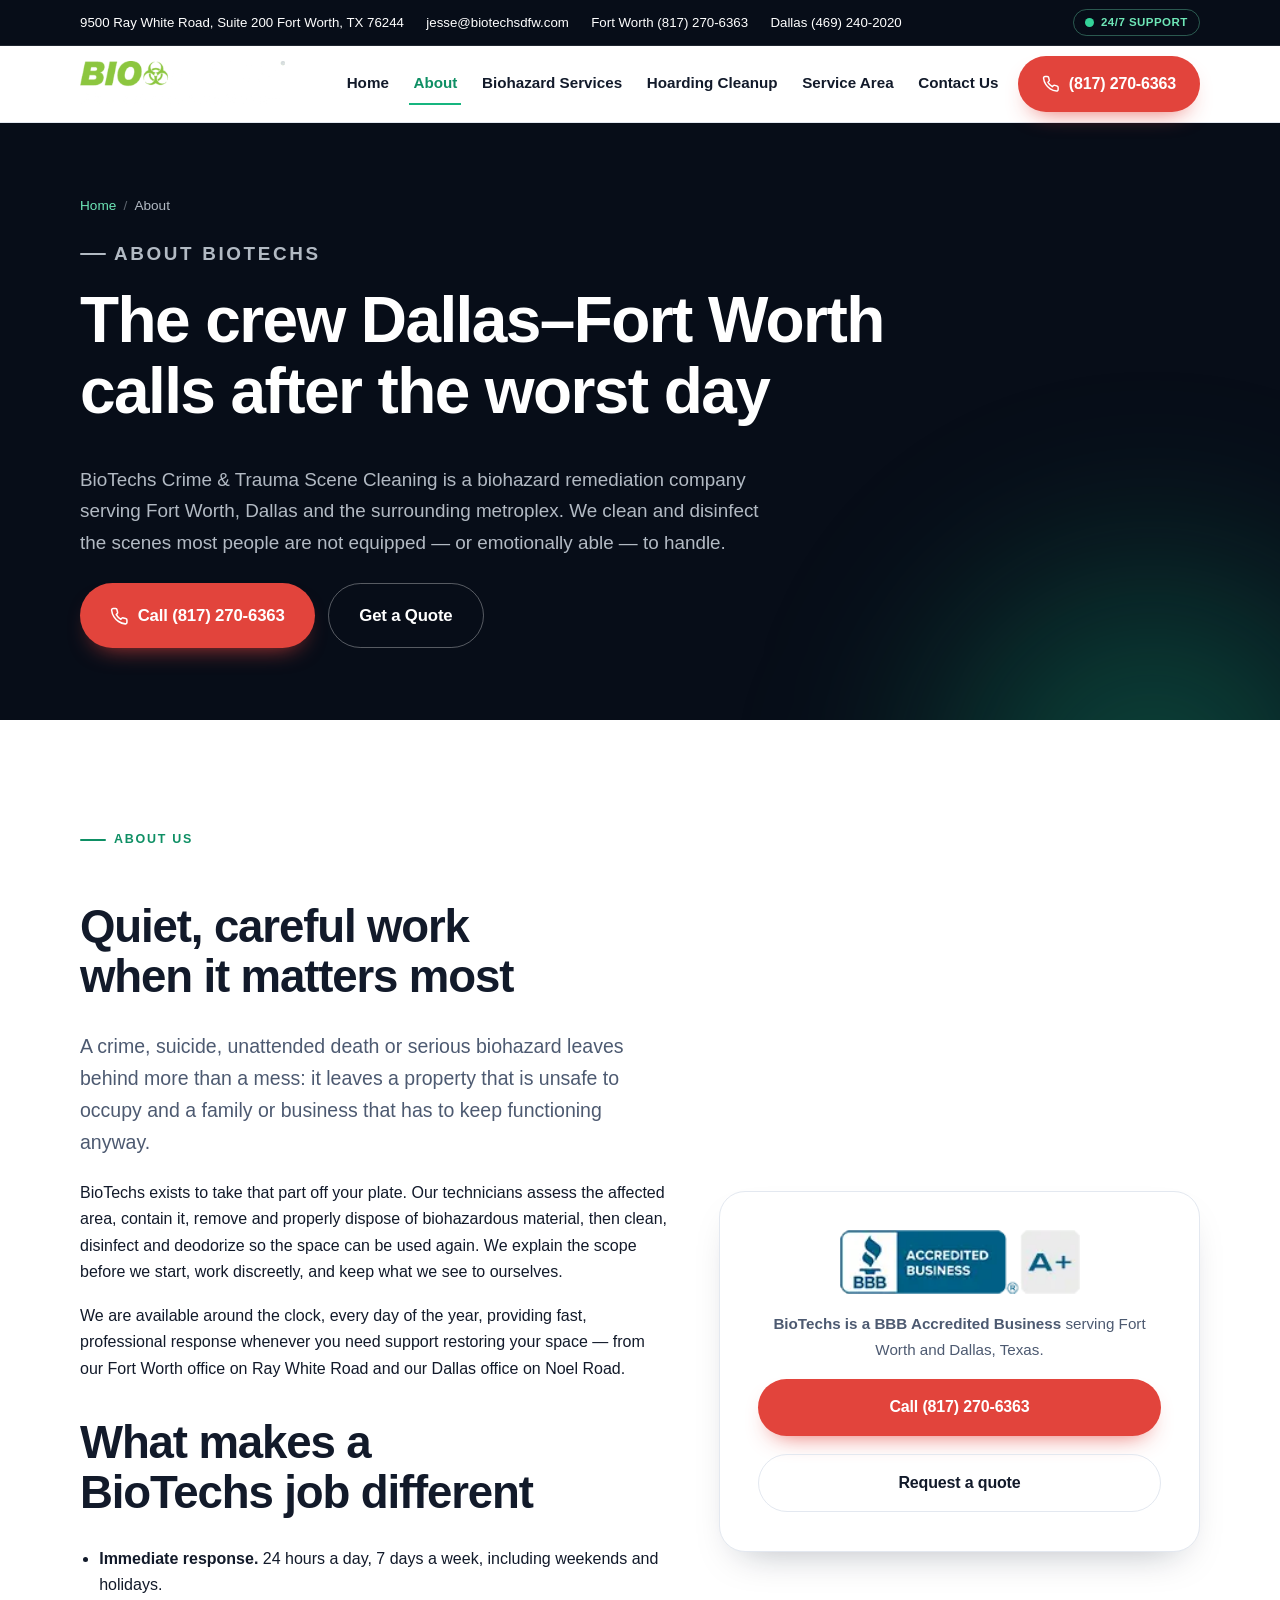
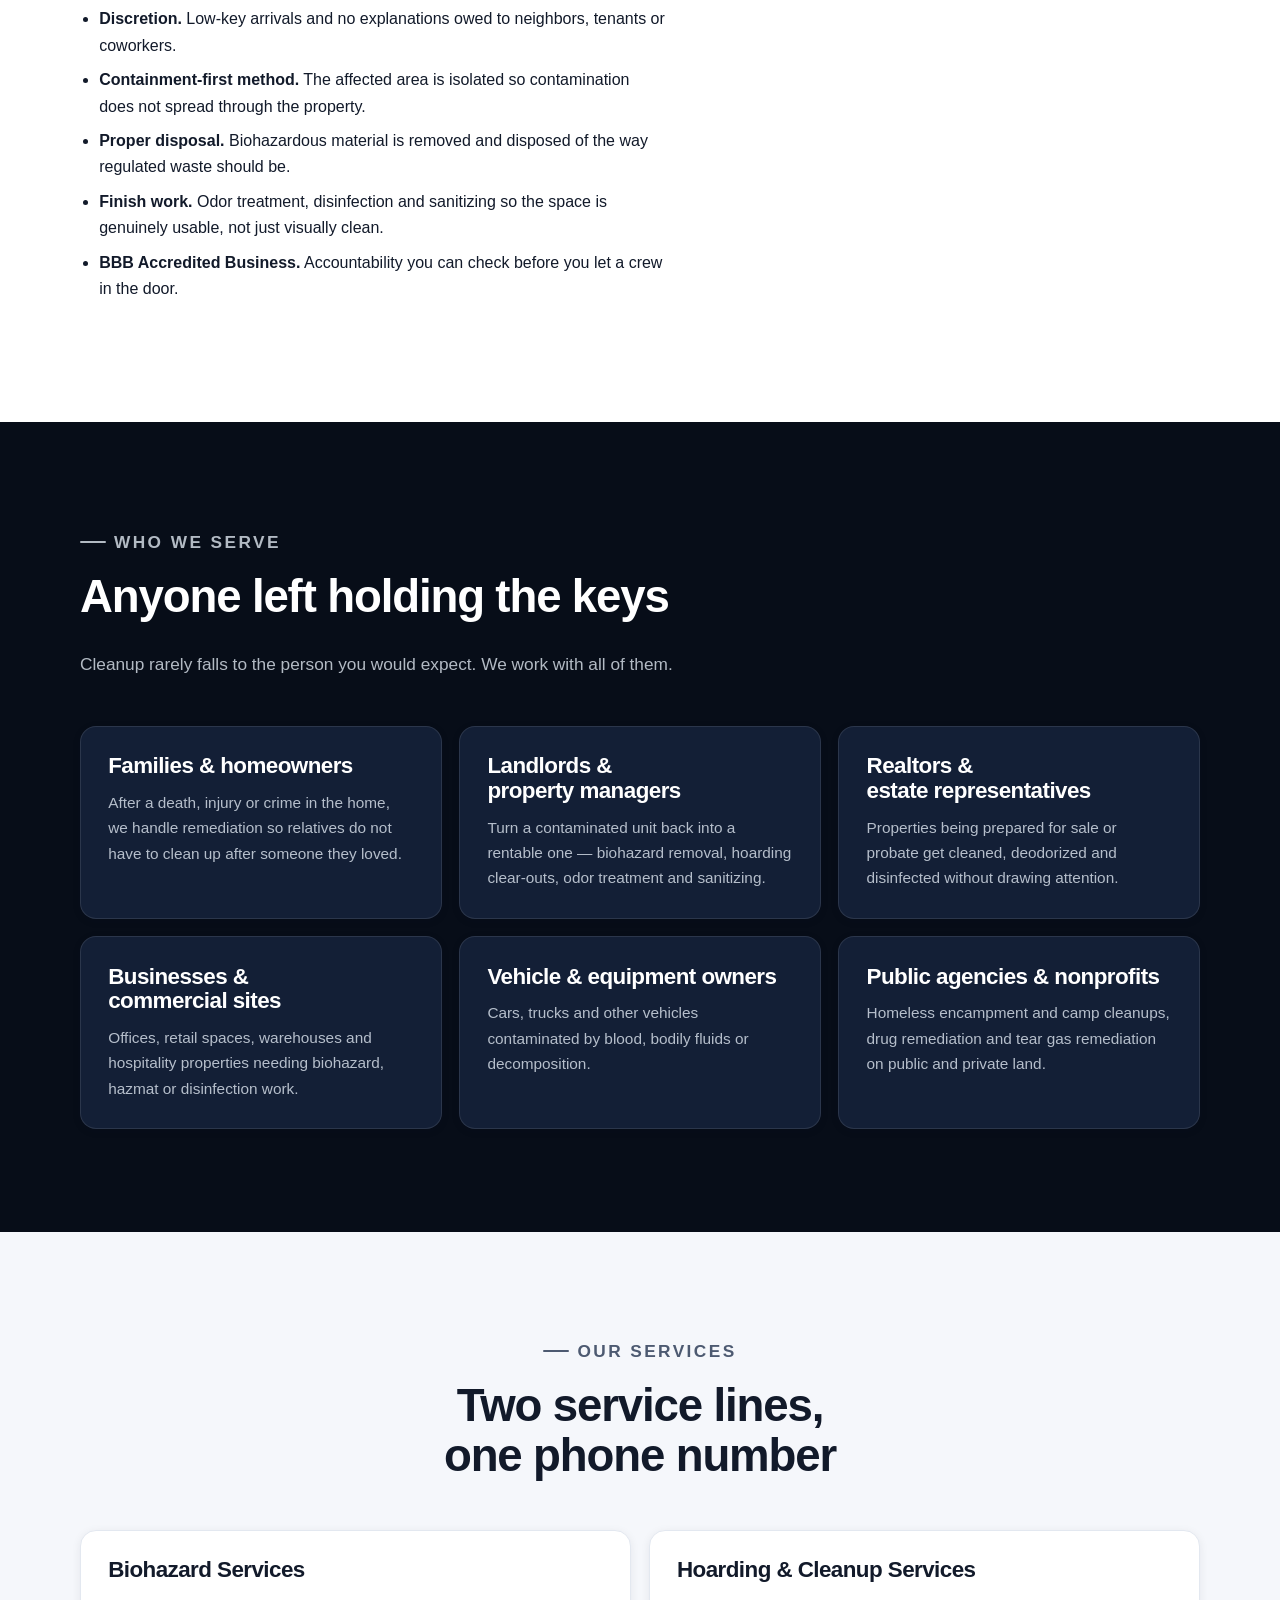
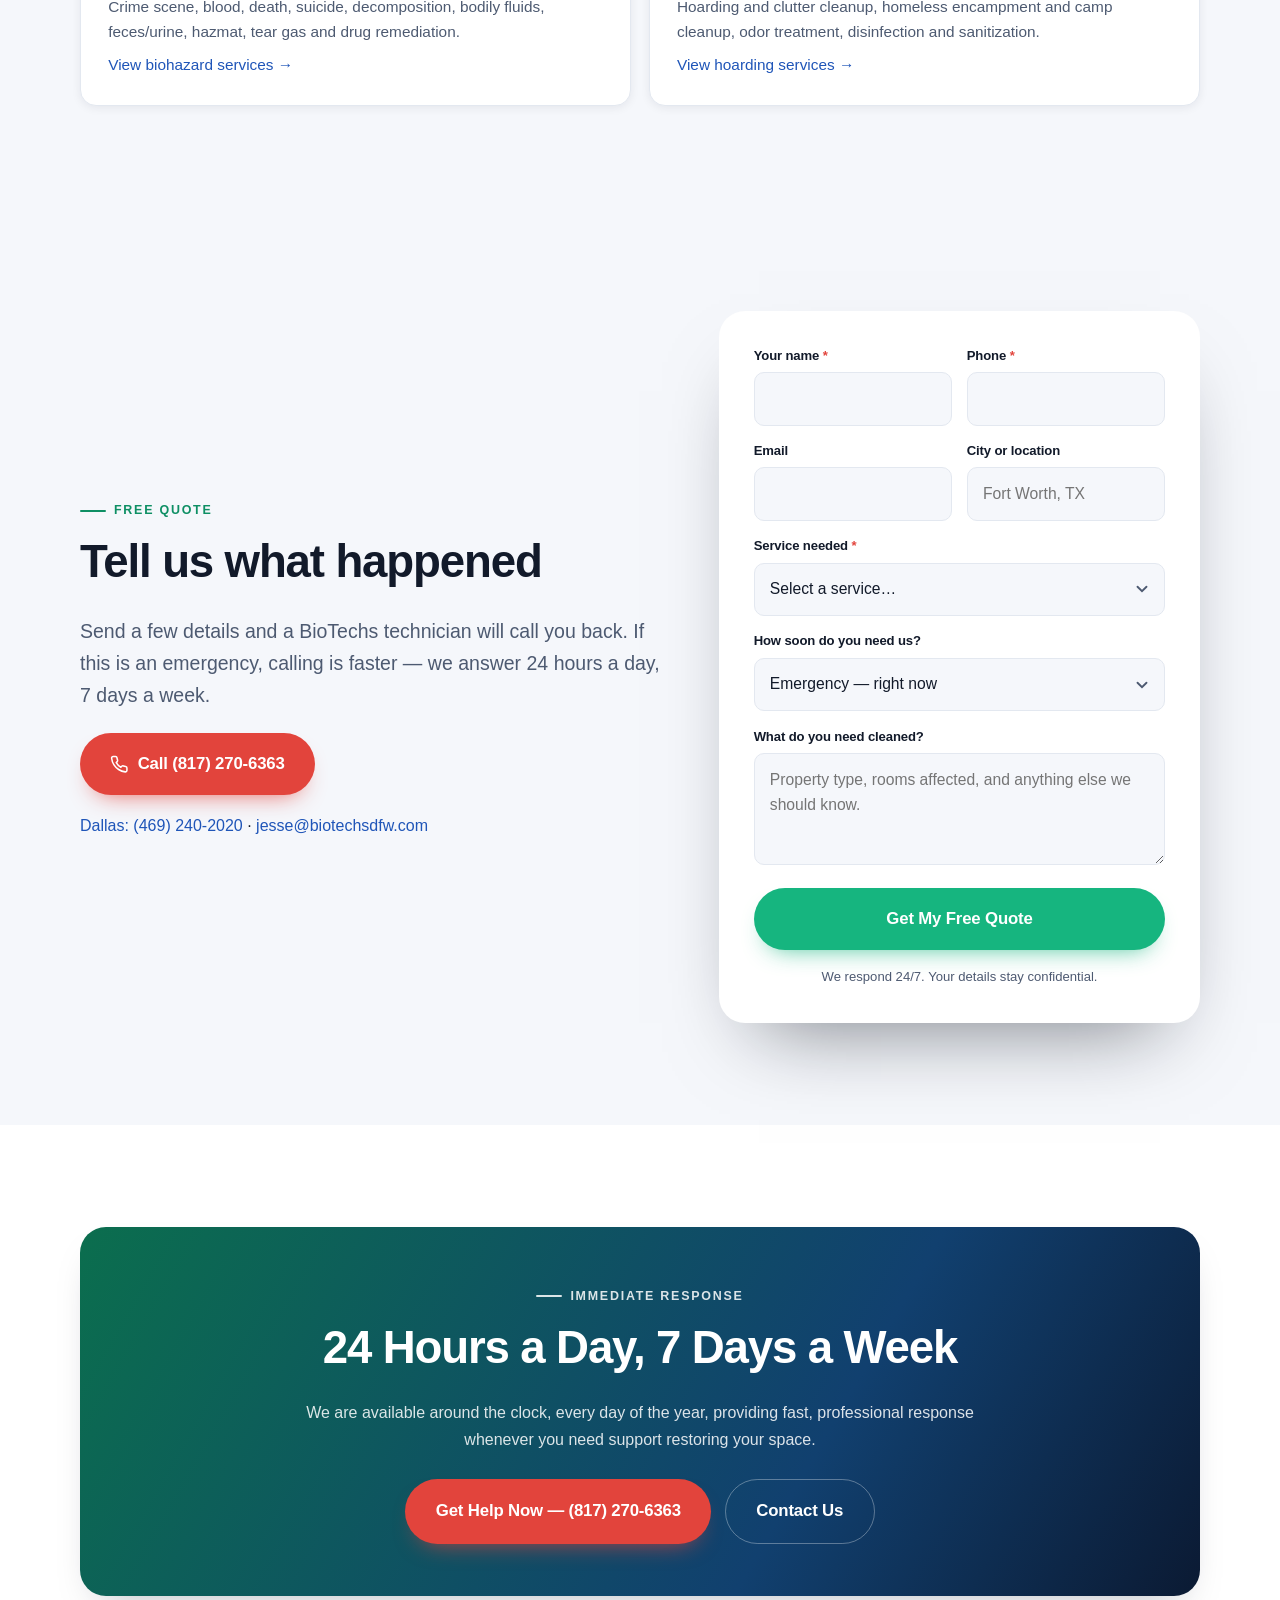
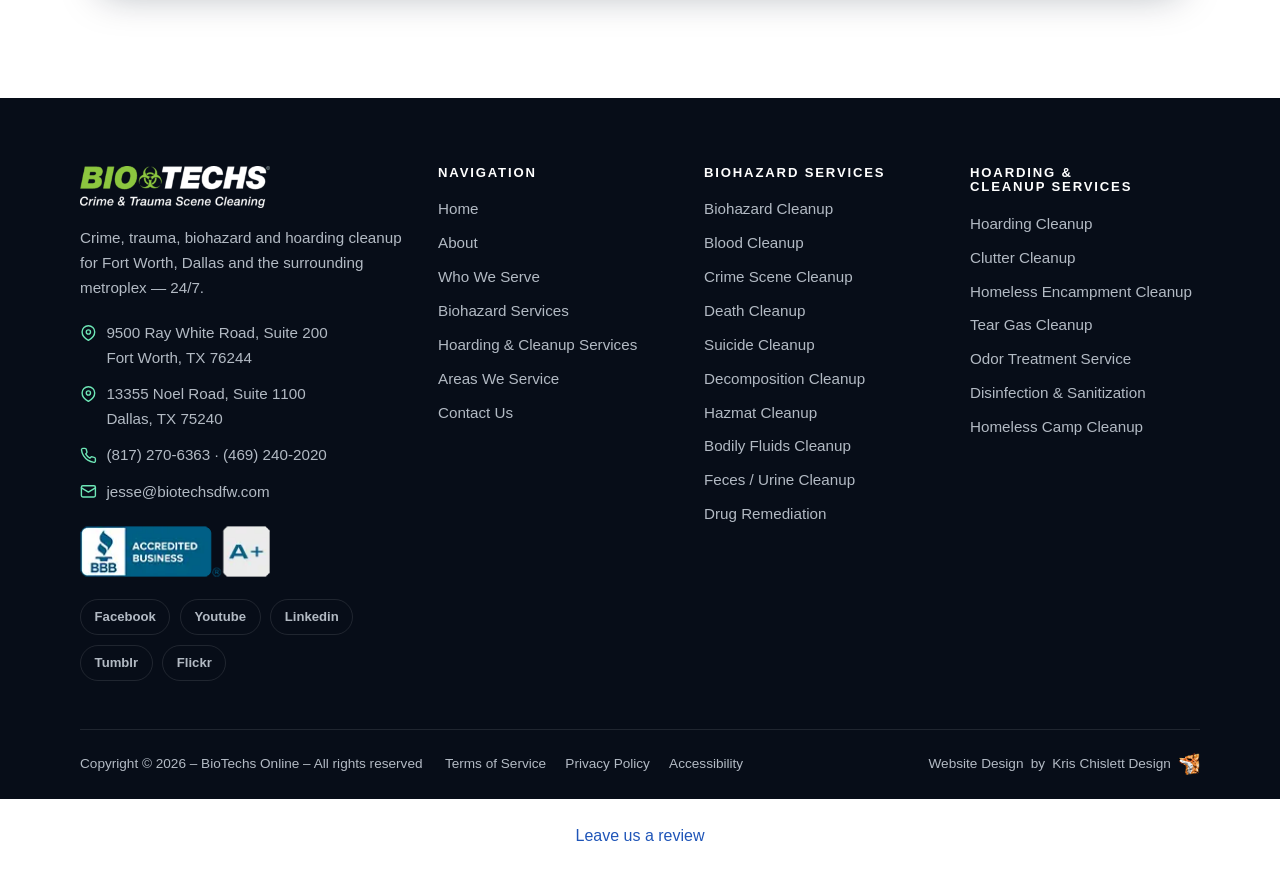
==== commit 2e3787aa: "feat: add review page link" ====
--- a/about/index.html
+++ b/about/index.html
@@ -7,7 +7,7 @@
 <meta name="description" content="Learn about BioTechs Crime &amp; Trauma Scene Cleaning — a BBB Accredited biohazard and trauma remediation company serving Fort Worth, Dallas and the DFW metroplex 24/7.">
 <meta name="robots" content="index, follow">
 <meta name="theme-color" content="#070d18">
-<link rel="canonical" href="https://biotechsdfw.com/about/">
+<link rel="canonical" href="/about/">
 <meta property="og:type" content="website">
 <meta property="og:site_name" content="BioTechs Crime &amp; Trauma Scene Cleaning">
 <meta property="og:title" content="About BioTechs Crime &amp; Trauma Scene Cleaning | Fort Worth, TX">
@@ -55,9 +55,9 @@
       <ul class="nav__list">
         <li><a class="nav__link" href="/">Home</a></li>
         <li><a class="nav__link" href="/about/" aria-current="page">About</a></li>
-        <li><a class="nav__link" href="/biohazard-services/">Biohazard Services</a></li>
-        <li><a class="nav__link" href="/hoarding-cleanup-services/">Hoarding Cleanup</a></li>
-        <li><a class="nav__link" href="/areas-we-service/">Service Area</a></li>
+        <li><a class="nav__link" href="/biohazard-cleanup-services/">Biohazard Services</a></li>
+        <li><a class="nav__link" href="/hoarding-cleanup/">Hoarding Cleanup</a></li>
+        <li><a class="nav__link" href="/areas-served/">Service Area</a></li>
         <li><a class="nav__link" href="/contact-us/">Contact Us</a></li>
         <li class="nav__cta-mobile"><a class="btn btn--call btn--block" href="tel:+18172706363">Call (817) 270-6363</a></li>
       </ul>
@@ -182,12 +182,12 @@
         <article class="card reveal">
           <h3>Biohazard Services</h3>
           <p>Crime scene, blood, death, suicide, decomposition, bodily fluids, feces/urine, hazmat, tear gas and drug remediation.</p>
-          <p><a href="/biohazard-services/">View biohazard services &rarr;</a></p>
+          <p><a href="/biohazard-cleanup-services/">View biohazard services &rarr;</a></p>
         </article>
         <article class="card reveal">
           <h3>Hoarding &amp; Cleanup Services</h3>
           <p>Hoarding and clutter cleanup, homeless encampment and camp cleanup, odor treatment, disinfection and sanitization.</p>
-          <p><a href="/hoarding-cleanup-services/">View hoarding services &rarr;</a></p>
+          <p><a href="/hoarding-cleanup/">View hoarding services &rarr;</a></p>
         </article>
       </div>
     </div>
@@ -358,9 +358,9 @@
           <li><a href="/">Home</a></li>
           <li><a href="/about/">About</a></li>
           <li><a href="/about/#who-we-serve">Who We Serve</a></li>
-          <li><a href="/biohazard-services/">Biohazard Services</a></li>
-          <li><a href="/hoarding-cleanup-services/">Hoarding &amp; Cleanup Services</a></li>
-          <li><a href="/areas-we-service/">Areas We Service</a></li>
+          <li><a href="/biohazard-cleanup-services/">Biohazard Services</a></li>
+          <li><a href="/hoarding-cleanup/">Hoarding &amp; Cleanup Services</a></li>
+          <li><a href="/areas-served/">Areas We Service</a></li>
           <li><a href="/contact-us/">Contact Us</a></li>
         </ul>
       </div>
@@ -368,29 +368,29 @@
       <div>
         <h3>Biohazard Services</h3>
         <ul class="footer__list">
-          <li><a href="/biohazard-services/#biohazard-cleanup">Biohazard Cleanup</a></li>
-          <li><a href="/biohazard-services/#blood-cleanup">Blood Cleanup</a></li>
-          <li><a href="/biohazard-services/#crime-scene-cleanup">Crime Scene Cleanup</a></li>
-          <li><a href="/biohazard-services/#death-cleanup">Death Cleanup</a></li>
-          <li><a href="/biohazard-services/#suicide-cleanup">Suicide Cleanup</a></li>
-          <li><a href="/biohazard-services/#decomposition-cleanup">Decomposition Cleanup</a></li>
-          <li><a href="/biohazard-services/#hazmat-cleanup">Hazmat Cleanup</a></li>
-          <li><a href="/biohazard-services/#bodily-fluids-cleanup">Bodily Fluids Cleanup</a></li>
-          <li><a href="/biohazard-services/#feces-urine-cleanup">Feces / Urine Cleanup</a></li>
-          <li><a href="/biohazard-services/#drug-remediation">Drug Remediation</a></li>
+          <li><a href="/biohazard-cleanup-services/#biohazard-cleanup">Biohazard Cleanup</a></li>
+          <li><a href="/biohazard-cleanup-services/#blood-cleanup">Blood Cleanup</a></li>
+          <li><a href="/biohazard-cleanup-services/#crime-scene-cleanup">Crime Scene Cleanup</a></li>
+          <li><a href="/biohazard-cleanup-services/#death-cleanup">Death Cleanup</a></li>
+          <li><a href="/biohazard-cleanup-services/#suicide-cleanup">Suicide Cleanup</a></li>
+          <li><a href="/biohazard-cleanup-services/#decomposition-cleanup">Decomposition Cleanup</a></li>
+          <li><a href="/biohazard-cleanup-services/#hazmat-cleanup">Hazmat Cleanup</a></li>
+          <li><a href="/biohazard-cleanup-services/#bodily-fluids-cleanup">Bodily Fluids Cleanup</a></li>
+          <li><a href="/biohazard-cleanup-services/#feces-urine-cleanup">Feces / Urine Cleanup</a></li>
+          <li><a href="/biohazard-cleanup-services/#drug-remediation">Drug Remediation</a></li>
         </ul>
       </div>
 
       <div>
         <h3>Hoarding &amp; Cleanup Services</h3>
         <ul class="footer__list">
-          <li><a href="/hoarding-cleanup-services/#hoarding-cleanup">Hoarding Cleanup</a></li>
-          <li><a href="/hoarding-cleanup-services/#clutter-cleanup">Clutter Cleanup</a></li>
-          <li><a href="/hoarding-cleanup-services/#homeless-encampment-cleanup">Homeless Encampment Cleanup</a></li>
-          <li><a href="/hoarding-cleanup-services/#tear-gas-cleanup">Tear Gas Cleanup</a></li>
-          <li><a href="/hoarding-cleanup-services/#odor-treatment-service">Odor Treatment Service</a></li>
-          <li><a href="/hoarding-cleanup-services/#disinfection-sanitization">Disinfection &amp; Sanitization</a></li>
-          <li><a href="/hoarding-cleanup-services/#homeless-camp-cleanup">Homeless Camp Cleanup</a></li>
+          <li><a href="/hoarding-cleanup/#hoarding-cleanup">Hoarding Cleanup</a></li>
+          <li><a href="/hoarding-cleanup/#clutter-cleanup">Clutter Cleanup</a></li>
+          <li><a href="/hoarding-cleanup/#homeless-encampment-cleanup">Homeless Encampment Cleanup</a></li>
+          <li><a href="/hoarding-cleanup/#tear-gas-cleanup">Tear Gas Cleanup</a></li>
+          <li><a href="/hoarding-cleanup/#odor-treatment-service">Odor Treatment Service</a></li>
+          <li><a href="/hoarding-cleanup/#disinfection-sanitization">Disinfection &amp; Sanitization</a></li>
+          <li><a href="/hoarding-cleanup/#homeless-camp-cleanup">Homeless Camp Cleanup</a></li>
         </ul>
       </div>
     </div>
@@ -417,5 +417,6 @@
 </div>
 
 <script src="/assets/js/main.js" defer></script>
+<p data-lv-review="1" style="text-align:center;margin:24px 0"><a href="/review">Leave us a review</a></p>
 </body>
 </html>
--- a/assets/css/styles.css
+++ b/assets/css/styles.css
@@ -658,6 +658,59 @@
   color: var(--text-invert);
 }
 .card--dark p { color: var(--text-invert-soft); }
+
+/* ----------------------------------------------------------------- reviews */
+
+.reviews {
+  display: grid;
+  gap: 1.1rem;
+  grid-template-columns: 1fr;
+}
+@media (min-width: 620px) { .reviews { grid-template-columns: repeat(2, 1fr); } }
+@media (min-width: 1000px) { .reviews { grid-template-columns: repeat(3, 1fr); } }
+
+.review-card {
+  display: flex;
+  flex-direction: column;
+  align-items: flex-start;
+  gap: .45rem;
+  padding: clamp(1.3rem, 2.5vw, 1.7rem);
+  background: var(--paper);
+  border: 1px solid var(--line-solid);
+  border-radius: var(--radius);
+  box-shadow: var(--shadow-s);
+  color: inherit;
+  text-decoration: none;
+  transition: transform .2s ease, box-shadow .2s ease, border-color .2s ease;
+}
+a.review-card:hover {
+  transform: translateY(-4px);
+  box-shadow: var(--shadow);
+  border-color: rgba(22, 181, 127, .45);
+  text-decoration: none;
+}
+.review-card img { width: 150px; height: auto; margin-bottom: .3rem; }
+
+.stars { display: inline-flex; gap: .15rem; margin-bottom: .2rem; }
+.stars svg { width: 1.3rem; height: 1.3rem; fill: #f5a623; }
+
+.review-card__stat {
+  font-size: clamp(1.9rem, 4vw, 2.4rem);
+  font-weight: 800;
+  line-height: 1;
+  color: var(--green-dark);
+  margin-bottom: .2rem;
+}
+.review-card__score { font-weight: 700; font-size: 1.05rem; margin: 0; }
+.review-card__meta { font-size: .96rem; color: var(--text-soft); margin: 0; }
+.review-card__cta {
+  margin-top: auto;
+  padding-top: .6rem;
+  font-weight: 650;
+  font-size: .95rem;
+  color: var(--green-dark);
+}
+
 .card--dark .card__icon {
   background: rgba(52, 211, 153, .14);
   color: #6ee7b7;
